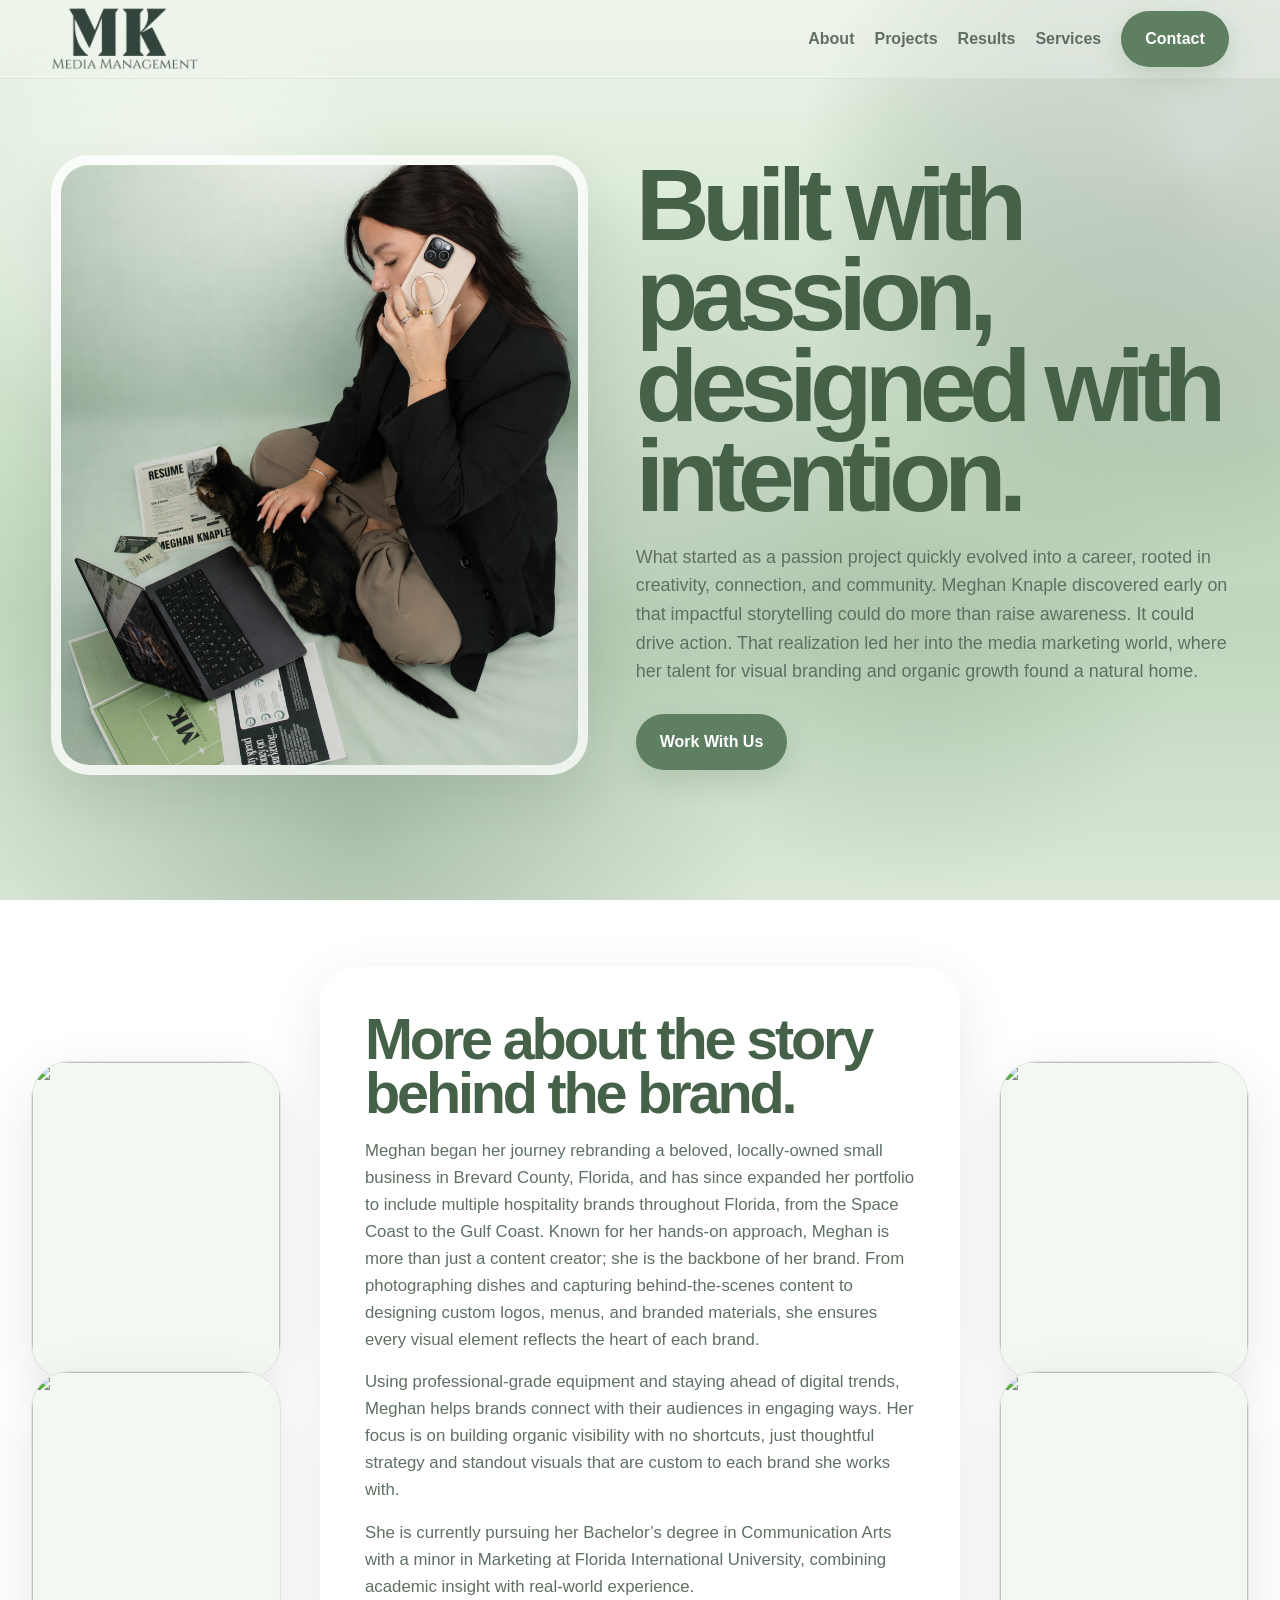
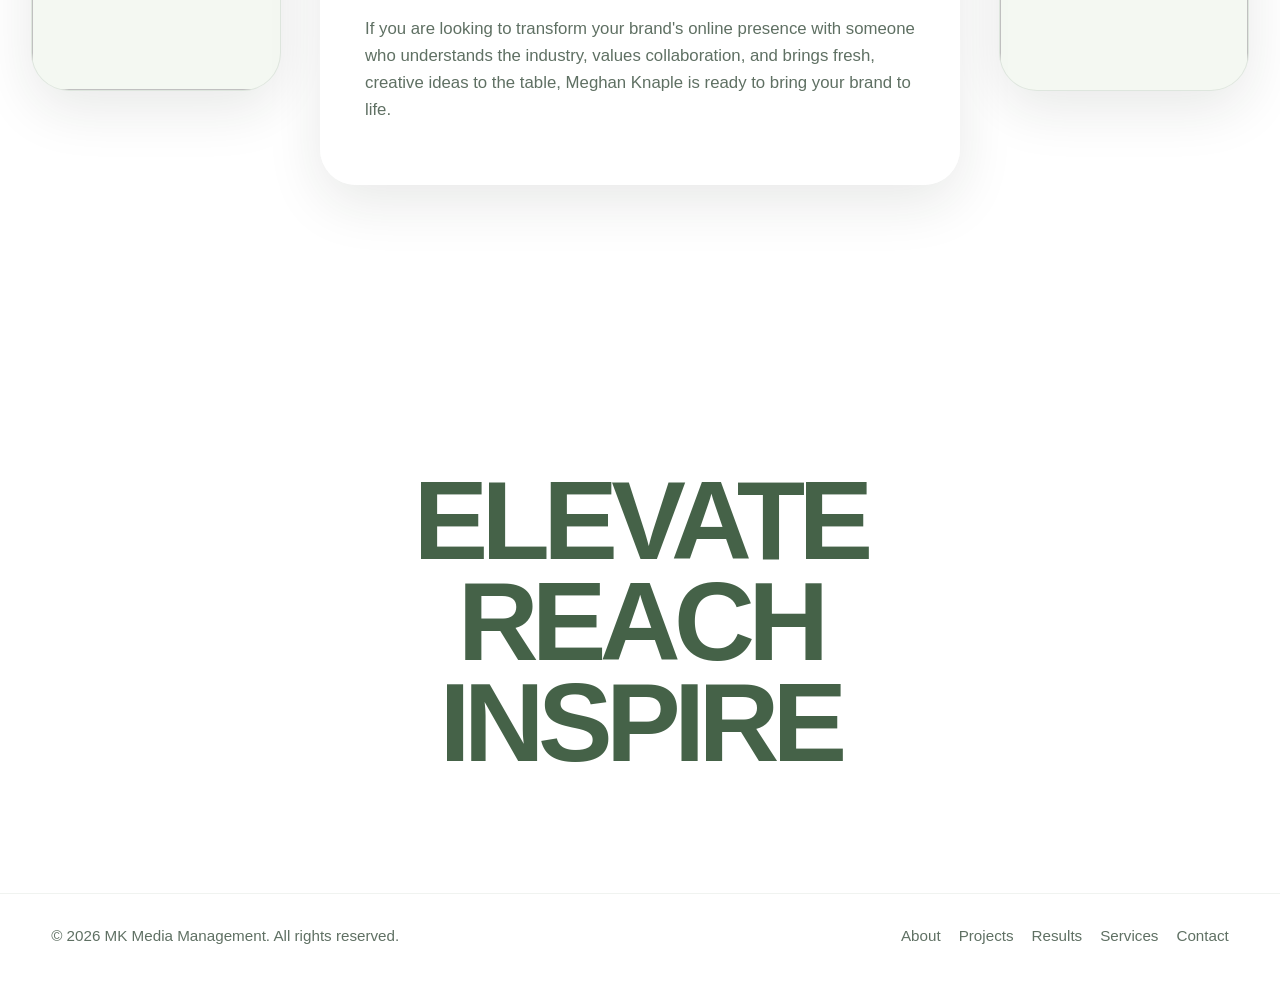
==== about.html @ 250b02cb "Add initial project files" ====
<!DOCTYPE html>
<html lang="en">
<head>
  <meta charset="UTF-8" />
  <meta name="viewport" content="width=device-width, initial-scale=1.0" />
  <title>About | MK Media Management</title>

  <style>
    /* ================================
       THEME VARIABLES
    ================================= */
    :root {
      --bg: #e3efe0;
      --bg2: #cfe2cb;
      --bg3: #d4e3d1;
      --text: #1f2a22;
      --muted: #5f7063;
      --green: #5f7f62;
      --green-dark: #456248;
      --line: rgba(69, 98, 72, 0.14);
      --shadow: 0 18px 55px rgba(25, 41, 29, 0.10);
      --max: 1200px;
    }

    /* ================================
       RESET + BASE STYLES
    ================================= */
    * {
      box-sizing: border-box;
      margin: 0;
      padding: 0;
    }

    html {
      scroll-behavior: smooth;
    }

    body {
      font-family: Arial, Helvetica, sans-serif;
      color: var(--text);
      background: transparent;
      overflow-x: hidden;
      line-height: 1.6;
    }

    a {
      color: inherit;
      text-decoration: none;
    }

    img {
      display: block;
      max-width: 100%;
    }

    .container {
      width: min(92%, var(--max));
      margin: 0 auto;
    }

    /* ================================
       BUTTONS
    ================================= */
    .btn {
      display: inline-flex;
      align-items: center;
      justify-content: center;
      border-radius: 999px;
      padding: 15px 24px;
      font-weight: 700;
      border: none;
      cursor: pointer;
      transition: background-color 0.25s ease,
                  color 0.25s ease,
                  transform 0.25s ease,
                  box-shadow 0.25s ease;
    }

    .btn-primary {
      background: var(--green);
      color: #ffffff;
      box-shadow: 0 10px 28px rgba(69, 98, 72, 0.18);
    }

    .btn-primary:hover {
      background: #ffffff;
      color: var(--green-dark);
      transform: scale(1.06);
      box-shadow: 0 12px 30px rgba(69, 98, 72, 0.16);
    }

    /* ================================
       ANIMATED BACKGROUND
    ================================= */
    .scroll-bg {
      position: fixed;
      inset: 0;
      z-index: -1;
      pointer-events: none;
      will-change: transform, filter;
      animation: backgroundDrift 22s ease-in-out infinite alternate;
      background:
        radial-gradient(circle at 14% 18%, rgba(255,255,255,0.72), transparent 18%),
        radial-gradient(circle at 82% 16%, rgba(255,255,255,0.52), transparent 22%),
        radial-gradient(circle at 52% 42%, rgba(255,255,255,0.26), transparent 28%),
        radial-gradient(circle at 78% 22%, rgba(47,79,54,0.42), transparent 28%),
        radial-gradient(circle at 28% 78%, rgba(95,127,98,0.36), transparent 32%),
        radial-gradient(circle at 72% 70%, rgba(122,156,126,0.28), transparent 24%),
        radial-gradient(circle at 50% 52%, rgba(62,95,68,0.18), transparent 36%),
        linear-gradient(to bottom, #edf6ea 0%, #d8e8d4 30%, #bfd5bc 68%, #dbe8d8 100%);
    }

    @keyframes backgroundDrift {
      0% {
        transform: scale(1);
        filter: saturate(1) brightness(1);
      }

      50% {
        transform: scale(1.03);
        filter: saturate(1.08) brightness(1.03);
      }

      100% {
        transform: scale(1.05);
        filter: saturate(1.12) brightness(1.05);
      }
    }

    /* ================================
       HEADER + NAVIGATION
    ================================= */
    header {
      position: sticky;
      top: 0;
      z-index: 1000;
      background: rgba(238, 244, 236, 0.42);
      backdrop-filter: blur(12px);
      border-bottom: 1px solid rgba(69, 98, 72, 0.08);
    }

    .nav {
      min-height: 78px;
      display: flex;
      justify-content: space-between;
      align-items: center;
      gap: 24px;
    }

    .logo {
      display: flex;
      align-items: center;
      text-decoration: none;
    }

    .logo img {
      height: 64px;
      width: auto;
      display: block;
      object-fit: contain;
      transition: transform 0.25s ease, opacity 0.25s ease;
    }

    .logo:hover img {
      transform: scale(1.03);
      opacity: 0.92;
    }

    .nav-links {
      display: flex;
      align-items: center;
      gap: 20px;
      flex-wrap: wrap;
    }

    .nav-links a {
      font-weight: 600;
      color: var(--muted);
      text-decoration: none;
    }

    .nav-links a:hover {
      color: var(--text);
      text-decoration: none;
    }

    .nav-links a.nav-contact-btn {
      background: var(--green);
      color: #ffffff !important;
      padding: 15px 24px;
      border-radius: 999px;
      box-shadow: 0 10px 28px rgba(69, 98, 72, 0.18);
      transition: background-color 0.25s ease,
                  color 0.25s ease,
                  transform 0.25s ease,
                  box-shadow 0.25s ease;
    }

    .nav-links a.nav-contact-btn:hover {
      background: #ffffff;
      color: var(--green-dark) !important;
      transform: scale(1.06);
      box-shadow: 0 12px 30px rgba(69, 98, 72, 0.16);
    }

    /* ================================
       HERO SECTION
    ================================= */
    .about-hero {
      min-height: 88vh;
      display: flex;
      align-items: center;
      position: relative;
      padding: 70px 0 90px;
      overflow: hidden;
    }

    .hero-grid {
      position: relative;
      z-index: 2;
      display: grid;
      grid-template-columns: 0.95fr 1.05fr;
      gap: 48px;
      align-items: center;
    }

    .portrait-card {
      border-radius: 38px;
      overflow: hidden;
      background: rgba(255,255,255,0.74);
      box-shadow: var(--shadow);
      padding: 10px;
      transform: rotate(-2deg);
    }

    .portrait-card img {
      width: 100%;
      height: 600px;
      object-fit: cover;
      border-radius: 28px;
      background: #dfeadb;
    }

    h1 {
      font-size: clamp(3.6rem, 8vw, 7rem);
      line-height: 0.88;
      letter-spacing: -0.075em;
      color: var(--green-dark);
      margin-bottom: 22px;
    }

    .about-copy {
      max-width: 720px;
      color: var(--muted);
      font-size: 1.12rem;
      margin-bottom: 28px;
    }

    /* ================================
       DETAIL STORY SECTION
    ================================= */
    .detail-section {
      padding: 80px 0 130px;
    }

    .centered-story-layout {
      position: relative;
      min-height: 850px;
      display: grid;
      place-items: center;
    }

    .detail-copy.centered {
      position: relative;
      z-index: 5;
      max-width: 640px;
      padding: 44px;
      border-radius: 36px;
      background: rgba(255,255,255,0.88);
      border: 1px solid rgba(255,255,255,0.5);
      box-shadow: var(--shadow);
    }

    .detail-copy.centered h2 {
      font-size: clamp(2.1rem, 4.5vw, 4rem);
      line-height: 0.94;
      letter-spacing: -0.055em;
      margin-bottom: 18px;
      color: var(--green-dark);
    }

    .detail-copy.centered p {
      color: var(--muted);
      font-size: 1.05rem;
      margin-bottom: 16px;
    }

    .story-img {
      position: absolute;
      display: grid;
      place-items: center;
      overflow: hidden;
      width: 250px;
      height: 320px;
      border-radius: 38px;
      background: #f4f8f2;
      border: 1px solid rgba(69,98,72,0.12);
      box-shadow: var(--shadow);
      color: var(--muted);
      font-weight: 700;
      z-index: 2;
    }

    .story-img img {
      width: 100%;
      height: 100%;
      object-fit: cover;
    }

    .story-img-1 {
      left: -20px;
      top: 110px;
    }

    .story-img-2 {
      right: -20px;
      top: 110px;
    }

    .story-img-3 {
      left: -20px;
      bottom: 110px;
    }

    .story-img-4 {
      right: -20px;
      bottom: 110px;
    }

    /* ================================
       MISSION STATEMENT
    ================================= */
    .mission-section {
      padding: 140px 0 120px;
      text-align: center;
      position: relative;
    }

    .mission-text {
      font-size: clamp(3.5rem, 9vw, 7rem);
      line-height: 0.9;
      letter-spacing: -0.06em;
      font-weight: 900;
    }

    .mission-text span {
      display: block;
      color: var(--green-dark);
      transition: transform 0.5s ease, opacity 0.5s ease;
    }

    .mission-text span:nth-child(1) {
      transform: translateY(40px);
      opacity: 0;
    }

    .mission-text span:nth-child(2) {
      transform: translateY(60px);
      opacity: 0;
    }

    .mission-text span:nth-child(3) {
      transform: translateY(80px);
      opacity: 0;
    }

    .mission-wrap.visible .mission-text span {
      transform: translateY(0);
      opacity: 1;
    }

    .mission-wrap.visible .mission-text span:nth-child(1) {
      transition-delay: 0.1s;
    }

    .mission-wrap.visible .mission-text span:nth-child(2) {
      transition-delay: 0.25s;
    }

    .mission-wrap.visible .mission-text span:nth-child(3) {
      transition-delay: 0.4s;
    }

    /* ================================
       FOOTER
    ================================= */
    footer {
      padding: 30px 0 50px;
      border-top: 1px solid rgba(69,98,72,0.08);
    }

    .footer-inner {
      display: flex;
      align-items: center;
      justify-content: space-between;
      gap: 16px;
      flex-wrap: wrap;
      color: var(--muted);
      font-size: 0.95rem;
    }

    .footer-links {
      display: flex;
      gap: 18px;
      flex-wrap: wrap;
    }

    .footer-links a:hover {
      color: var(--text);
    }

    /* ================================
       REVEAL ANIMATION
    ================================= */
    .reveal {
      opacity: 0;
      transform: translateY(55px);
      transition: opacity 0.8s ease, transform 0.8s ease;
    }

    .reveal.visible {
      opacity: 1;
      transform: translateY(0);
    }

    /* ================================
       RESPONSIVE STYLES
    ================================= */
    @media (max-width: 980px) {
      .hero-grid {
        grid-template-columns: 1fr;
      }

      .portrait-card img {
        height: 480px;
      }

      .centered-story-layout {
        min-height: auto;
        display: grid;
        gap: 20px;
      }

      .detail-copy.centered,
      .story-img {
        position: relative;
        left: auto;
        right: auto;
        top: auto;
        bottom: auto;
        width: 100%;
      }

      .story-img {
        height: 260px;
        border-radius: 32px;
      }
    }

    @media (max-width: 720px) {
      .nav {
        flex-direction: column;
        align-items: flex-start;
        padding: 14px 0;
      }

      .about-hero {
        min-height: auto;
        padding-top: 46px;
      }

      h1 {
        font-size: 3.6rem;
      }

      .detail-copy.centered {
        padding: 28px;
      }
    }
  </style>
</head>

<body>
  <div class="scroll-bg" id="scrollBg"></div>

  <!-- HEADER -->
  <header>
    <div class="container nav">
      <a href="index.html" class="logo">
        <img src="images/mk-logo.png" alt="MK Media Management Logo">
      </a>

      <nav class="nav-links">
        <a href="about.html">About</a>
        <a href="index.html#projects">Projects</a>
        <a href="index.html#stats">Results</a>
        <a href="index.html#services">Services</a>
        <a href="contact.html" class="nav-contact-btn">Contact</a>
      </nav>
    </div>
  </header>

  <!-- HERO -->
  <section class="about-hero">
    <div class="container hero-grid">
      <div class="portrait-card reveal">
        <img src="images/about-portrait.jpg" alt="Portrait of Meghan Knaple" />
      </div>

      <div class="reveal">
        <h1>
          Built with passion,<br>
          designed&nbsp;with intention.
        </h1>

        <p class="about-copy">
          What started as a passion project quickly evolved into a career, rooted in creativity, connection, and community. Meghan Knaple discovered early on that impactful storytelling could do more than raise awareness. It could drive action. That realization led her into the media marketing world, where her talent for visual branding and organic growth found a natural home.
        </p>

        <a href="contact.html" class="btn btn-primary">Work With Us</a>
      </div>
    </div>
  </section>

  <!-- DETAIL STORY -->
  <section class="detail-section">
    <div class="container centered-story-layout">
      <div class="story-img story-img-1 reveal">
        <img src="images/story-img-01.JPG" width="4000" height="6000" alt="" title="" />
      </div>

      <div class="story-img story-img-2 reveal">
        <img src="images/story-img-02.jpg" width="3639" height="5458" alt="" title="" />
      </div>

      <div class="detail-copy centered reveal">
        <h2>More about the story behind the brand.</h2>
        <p>
          Meghan began her journey rebranding a beloved, locally-owned small business in Brevard County, Florida, and has since expanded her portfolio to include multiple hospitality brands throughout Florida, from the Space Coast to the Gulf Coast. Known for her hands-on approach, Meghan is more than just a content creator; she is the backbone of her brand. From photographing dishes and capturing behind-the-scenes content to designing custom logos, menus, and branded materials, she ensures every visual element reflects the heart of each brand.
        </p>
        <p>
          Using professional-grade equipment and staying ahead of digital trends, Meghan helps brands connect with their audiences in engaging ways. Her focus is on building organic visibility with no shortcuts, just thoughtful strategy and standout visuals that are custom to each brand she works with.
        </p>
        <p>
          She is currently pursuing her Bachelor’s degree in Communication Arts with a minor in Marketing at Florida International University, combining academic insight with real-world experience.
        </p>
        <p>
          If you are looking to transform your brand's online presence with someone who understands the industry, values collaboration, and brings fresh, creative ideas to the table, Meghan Knaple is ready to bring your brand to life.
        </p>
      </div>

      <div class="story-img story-img-3 reveal">
        <img src="images/story-img-03.JPG" width="6000" height="4000" alt="" title="" />
      </div>

      <div class="story-img story-img-4 reveal">
        <img src="images/story-img-04.JPG" width="3490" height="5235" alt="" title="" />
      </div>
    </div>
  </section>

  <!-- MISSION STATEMENT -->
  <section class="mission-section">
    <div class="container mission-wrap reveal">
      <h2 class="mission-text">
        <span>ELEVATE</span>
        <span>REACH</span>
        <span>INSPIRE</span>
      </h2>
    </div>
  </section>

  <!-- FOOTER -->
  <footer>
    <div class="container footer-inner">
      <p>© 2026 MK Media Management. All rights reserved.</p>

      <div class="footer-links">
        <a href="about.html">About</a>
        <a href="index.html#projects">Projects</a>
        <a href="index.html#stats">Results</a>
        <a href="index.html#services">Services</a>
        <a href="contact.html">Contact</a>
      </div>
    </div>
  </footer>

  <script>
    const reveals = document.querySelectorAll(".reveal");
    const scrollBg = document.getElementById("scrollBg");

    function revealOnScroll() {
      const trigger = window.innerHeight * 0.88;

      reveals.forEach((item) => {
        const rect = item.getBoundingClientRect();

        if (rect.top < trigger) {
          item.classList.add("visible");
        }
      });
    }

    function animateBackground() {
      const y = window.scrollY;

      const x1 = 14 + Math.sin(y * 0.0022) * 10;
      const y1 = 18 + Math.cos(y * 0.0022) * 8;
      const x2 = 82 + Math.cos(y * 0.0017) * 12;
      const y2 = 16 + Math.sin(y * 0.0017) * 10;
      const x3 = 52 + Math.sin(y * 0.0012) * 8;
      const y3 = 42 + Math.cos(y * 0.0012) * 8;
      const x4 = 78 + Math.cos(y * 0.0015) * 14;
      const y4 = 22 + Math.sin(y * 0.0015) * 12;
      const x5 = 28 + Math.sin(y * 0.0014) * 16;
      const y5 = 78 + Math.cos(y * 0.0014) * 14;

      if (scrollBg) {
        scrollBg.style.background = `
          radial-gradient(circle at ${x1}% ${y1}%, rgba(255,255,255,0.72), transparent 18%),
          radial-gradient(circle at ${x2}% ${y2}%, rgba(255,255,255,0.52), transparent 22%),
          radial-gradient(circle at ${x3}% ${y3}%, rgba(255,255,255,0.26), transparent 28%),
          radial-gradient(circle at ${x4}% ${y4}%, rgba(47,79,54,0.42), transparent 28%),
          radial-gradient(circle at ${x5}% ${y5}%, rgba(95,127,98,0.36), transparent 32%),
          radial-gradient(circle at 72% 70%, rgba(122,156,126,0.28), transparent 24%),
          radial-gradient(circle at 50% 52%, rgba(62,95,68,0.18), transparent 36%),
          linear-gradient(to bottom, #edf6ea 0%, #d8e8d4 30%, #bfd5bc 68%, #dbe8d8 100%)
        `;
      }
    }

    function handleScroll() {
      revealOnScroll();
      animateBackground();
    }

    window.addEventListener("scroll", handleScroll);
    window.addEventListener("load", handleScroll);
  </script>
</body>
</html>
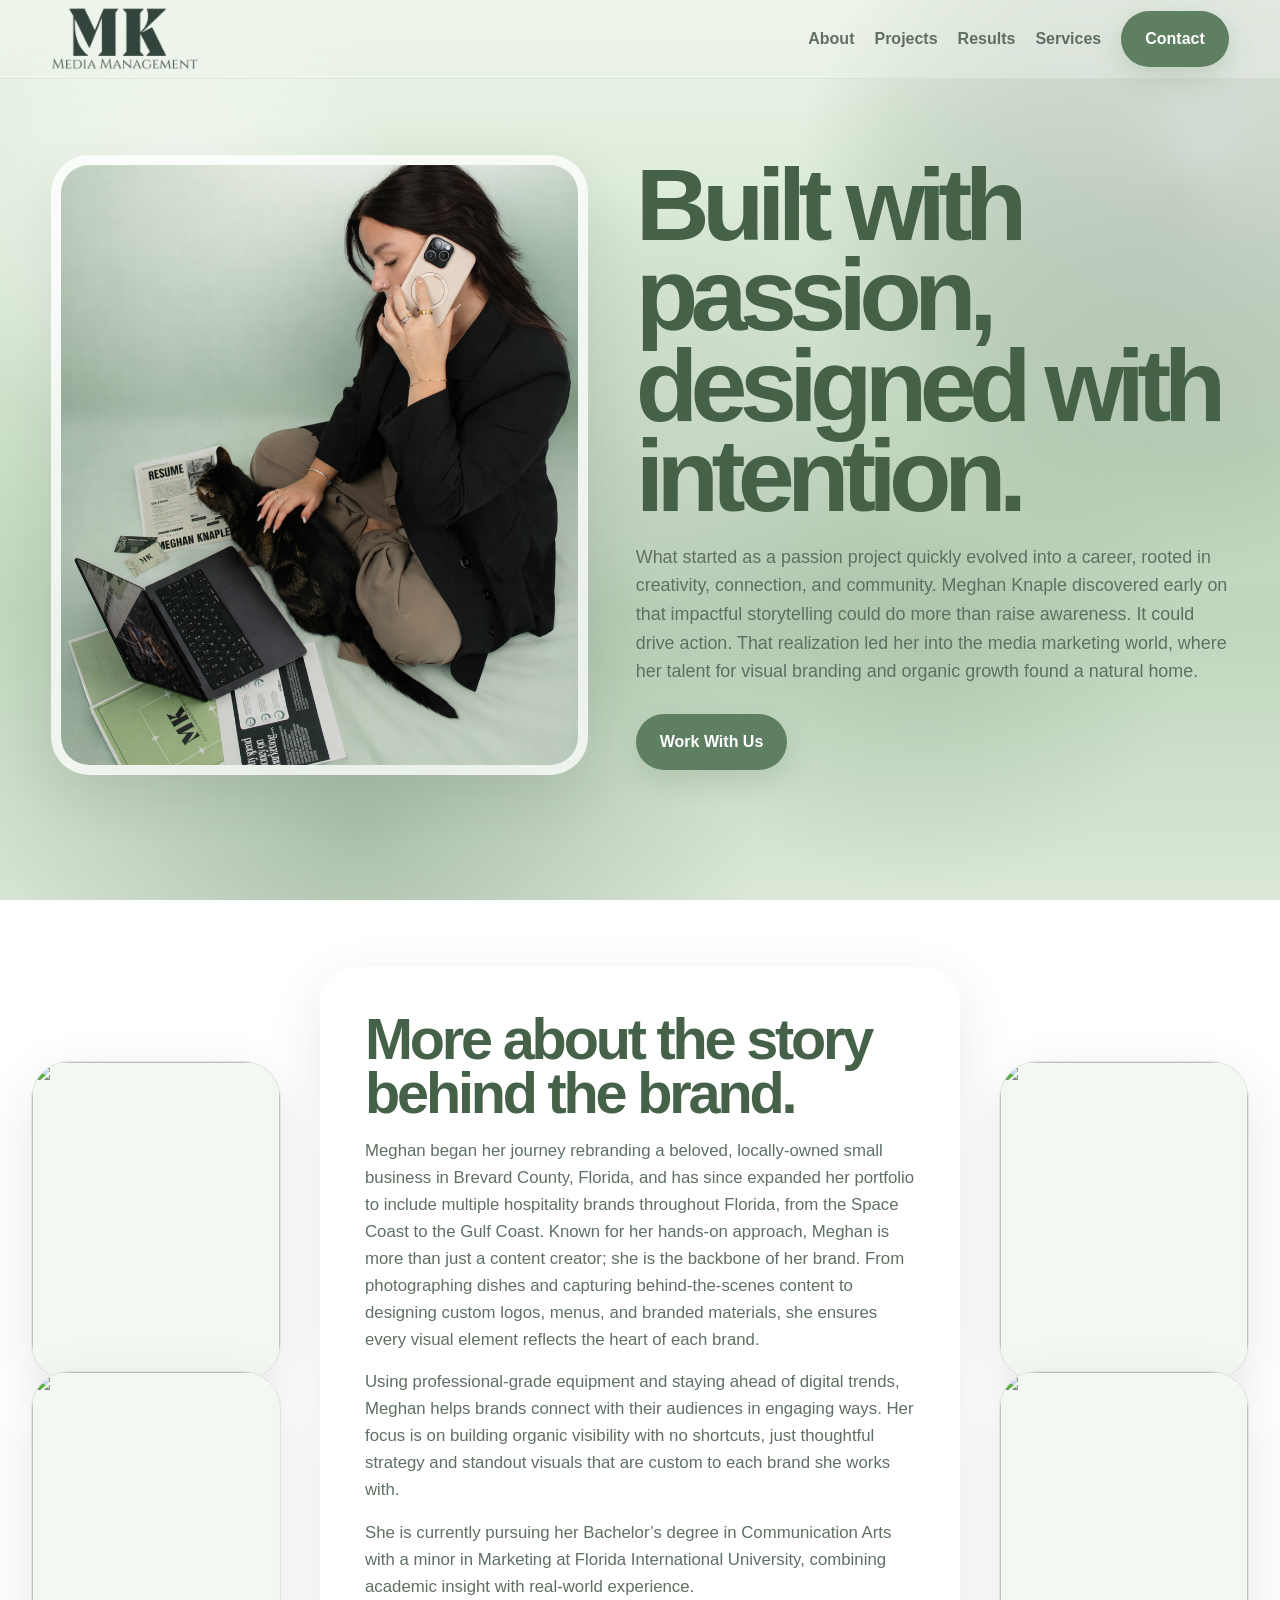
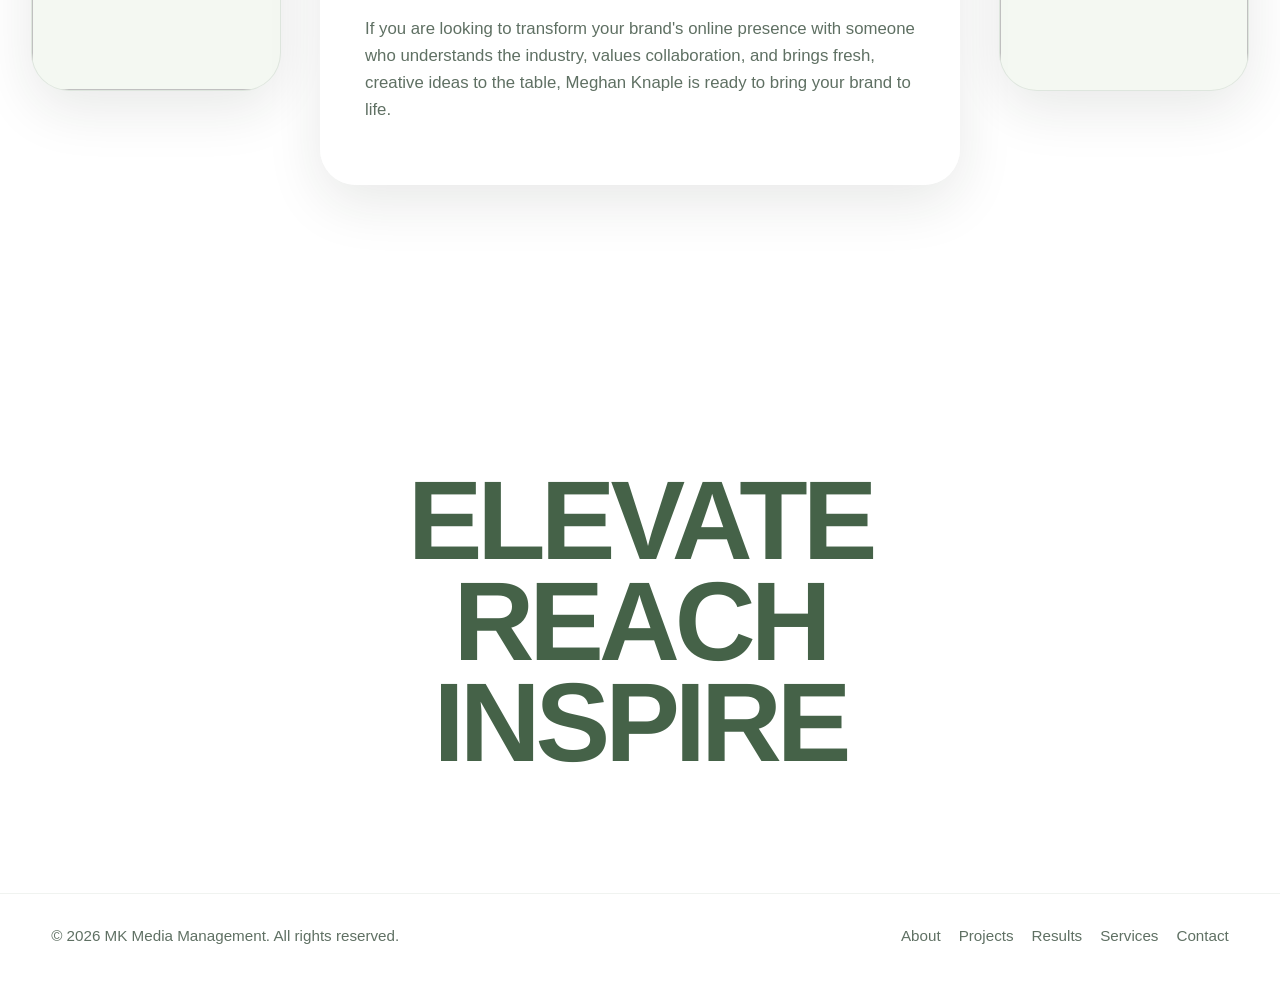
==== commit 0b4e14be: "Improve mobile version of site" ====
--- a/about.html
+++ b/about.html
@@ -1,5 +1,6 @@
 <!DOCTYPE html>
 <html lang="en">
+
 <head>
   <meta charset="UTF-8" />
   <meta name="viewport" content="width=device-width, initial-scale=1.0" />
@@ -53,6 +54,15 @@
       max-width: 100%;
     }
 
+    .decorative-background-type {
+      font-family: "Arial Black", Arial, Helvetica, sans-serif;
+      font-weight: 900;
+      letter-spacing: -0.045em;
+      text-transform: uppercase;
+      -webkit-font-smoothing: antialiased;
+      text-rendering: geometricPrecision;
+    }
+
     .container {
       width: min(92%, var(--max));
       margin: 0 auto;
@@ -71,9 +81,9 @@
       border: none;
       cursor: pointer;
       transition: background-color 0.25s ease,
-                  color 0.25s ease,
-                  transform 0.25s ease,
-                  box-shadow 0.25s ease;
+        color 0.25s ease,
+        transform 0.25s ease,
+        box-shadow 0.25s ease;
     }
 
     .btn-primary {
@@ -100,13 +110,13 @@
       will-change: transform, filter;
       animation: backgroundDrift 22s ease-in-out infinite alternate;
       background:
-        radial-gradient(circle at 14% 18%, rgba(255,255,255,0.72), transparent 18%),
-        radial-gradient(circle at 82% 16%, rgba(255,255,255,0.52), transparent 22%),
-        radial-gradient(circle at 52% 42%, rgba(255,255,255,0.26), transparent 28%),
-        radial-gradient(circle at 78% 22%, rgba(47,79,54,0.42), transparent 28%),
-        radial-gradient(circle at 28% 78%, rgba(95,127,98,0.36), transparent 32%),
-        radial-gradient(circle at 72% 70%, rgba(122,156,126,0.28), transparent 24%),
-        radial-gradient(circle at 50% 52%, rgba(62,95,68,0.18), transparent 36%),
+        radial-gradient(circle at 14% 18%, rgba(255, 255, 255, 0.72), transparent 18%),
+        radial-gradient(circle at 82% 16%, rgba(255, 255, 255, 0.52), transparent 22%),
+        radial-gradient(circle at 52% 42%, rgba(255, 255, 255, 0.26), transparent 28%),
+        radial-gradient(circle at 78% 22%, rgba(47, 79, 54, 0.42), transparent 28%),
+        radial-gradient(circle at 28% 78%, rgba(95, 127, 98, 0.36), transparent 32%),
+        radial-gradient(circle at 72% 70%, rgba(122, 156, 126, 0.28), transparent 24%),
+        radial-gradient(circle at 50% 52%, rgba(62, 95, 68, 0.18), transparent 36%),
         linear-gradient(to bottom, #edf6ea 0%, #d8e8d4 30%, #bfd5bc 68%, #dbe8d8 100%);
     }
 
@@ -173,6 +183,13 @@
       flex-wrap: wrap;
     }
 
+    .nav-page-links {
+      display: flex;
+      align-items: center;
+      gap: 20px;
+      flex-wrap: wrap;
+    }
+
     .nav-links a {
       font-weight: 600;
       color: var(--muted);
@@ -191,9 +208,9 @@
       border-radius: 999px;
       box-shadow: 0 10px 28px rgba(69, 98, 72, 0.18);
       transition: background-color 0.25s ease,
-                  color 0.25s ease,
-                  transform 0.25s ease,
-                  box-shadow 0.25s ease;
+        color 0.25s ease,
+        transform 0.25s ease,
+        box-shadow 0.25s ease;
     }
 
     .nav-links a.nav-contact-btn:hover {
@@ -227,7 +244,7 @@
     .portrait-card {
       border-radius: 38px;
       overflow: hidden;
-      background: rgba(255,255,255,0.74);
+      background: rgba(255, 255, 255, 0.74);
       box-shadow: var(--shadow);
       padding: 10px;
       transform: rotate(-2deg);
@@ -276,8 +293,8 @@
       max-width: 640px;
       padding: 44px;
       border-radius: 36px;
-      background: rgba(255,255,255,0.88);
-      border: 1px solid rgba(255,255,255,0.5);
+      background: rgba(255, 255, 255, 0.88);
+      border: 1px solid rgba(255, 255, 255, 0.5);
       box-shadow: var(--shadow);
     }
 
@@ -304,7 +321,7 @@
       height: 320px;
       border-radius: 38px;
       background: #f4f8f2;
-      border: 1px solid rgba(69,98,72,0.12);
+      border: 1px solid rgba(69, 98, 72, 0.12);
       box-shadow: var(--shadow);
       color: var(--muted);
       font-weight: 700;
@@ -349,8 +366,6 @@
     .mission-text {
       font-size: clamp(3.5rem, 9vw, 7rem);
       line-height: 0.9;
-      letter-spacing: -0.06em;
-      font-weight: 900;
     }
 
     .mission-text span {
@@ -396,7 +411,7 @@
     ================================= */
     footer {
       padding: 30px 0 50px;
-      border-top: 1px solid rgba(69,98,72,0.08);
+      border-top: 1px solid rgba(69, 98, 72, 0.08);
     }
 
     .footer-inner {
@@ -487,6 +502,118 @@
         padding: 28px;
       }
     }
+
+    @media (max-width: 760px) {
+      .nav {
+        min-height: 0;
+        display: grid;
+        grid-template-columns: minmax(0, 1fr) auto;
+        grid-template-areas:
+          "logo contact"
+          "links links";
+        align-items: center;
+        gap: 8px 12px;
+        padding: 10px 0 11px;
+      }
+
+      .logo {
+        grid-area: logo;
+        min-width: 0;
+        width: clamp(175px, 44vw, 190px);
+        justify-self: start;
+      }
+
+      .logo img {
+        width: 100%;
+        height: auto;
+        max-width: 100%;
+      }
+
+      .nav-links {
+        display: contents;
+      }
+
+      .nav-page-links {
+        grid-area: links;
+        width: 100%;
+        display: flex;
+        justify-content: space-between;
+        align-items: center;
+        gap: clamp(8px, 2vw, 14px);
+      }
+
+      .nav-page-links a {
+        font-size: clamp(0.78rem, 3.1vw, 0.92rem);
+        white-space: nowrap;
+      }
+
+      .nav-links a.nav-contact-btn {
+        grid-area: contact;
+        height: 46px;
+        min-height: 0;
+        padding: 0 20px;
+        display: inline-flex;
+        align-items: center;
+        justify-content: center;
+        font-size: 0.9rem;
+        white-space: nowrap;
+      }
+
+      .detail-section {
+        padding: 64px 0 44px;
+      }
+
+      .centered-story-layout {
+        display: grid;
+        grid-template-columns: repeat(2, minmax(0, 1fr));
+        gap: 12px;
+        align-items: stretch;
+      }
+
+      .detail-copy.centered {
+        order: 1;
+        grid-column: 1 / -1;
+        padding: 28px;
+        margin-bottom: 24px;
+      }
+
+      .story-img {
+        position: relative;
+        display: block;
+        width: 100%;
+        height: auto;
+        aspect-ratio: 4 / 5;
+        padding: 0;
+        border-radius: 24px;
+        line-height: 0;
+      }
+
+      .story-img-1,
+      .story-img-2,
+      .story-img-3,
+      .story-img-4 {
+        order: 2;
+      }
+
+      .story-img img {
+        position: absolute;
+        inset: 0;
+        display: block;
+        width: 100%;
+        height: 100%;
+        object-fit: cover;
+        object-position: center;
+      }
+
+      .mission-section {
+        padding: 72px 0 78px;
+      }
+
+      .mission-text {
+        font-size: clamp(3.5rem, 15vw, 6rem);
+        line-height: 0.88;
+      }
+    }
   </style>
 </head>
 
@@ -501,10 +628,12 @@
       </a>
 
       <nav class="nav-links">
-        <a href="about.html">About</a>
-        <a href="index.html#projects">Projects</a>
-        <a href="index.html#stats">Results</a>
-        <a href="index.html#services">Services</a>
+        <div class="nav-page-links">
+          <a href="about.html">About</a>
+          <a href="index.html#projects">Projects</a>
+          <a href="index.html#stats">Results</a>
+          <a href="index.html#services">Services</a>
+        </div>
         <a href="contact.html" class="nav-contact-btn">Contact</a>
       </nav>
     </div>
@@ -524,7 +653,10 @@
         </h1>
 
         <p class="about-copy">
-          What started as a passion project quickly evolved into a career, rooted in creativity, connection, and community. Meghan Knaple discovered early on that impactful storytelling could do more than raise awareness. It could drive action. That realization led her into the media marketing world, where her talent for visual branding and organic growth found a natural home.
+          What started as a passion project quickly evolved into a career, rooted in creativity, connection, and
+          community. Meghan Knaple discovered early on that impactful storytelling could do more than raise awareness.
+          It could drive action. That realization led her into the media marketing world, where her talent for visual
+          branding and organic growth found a natural home.
         </p>
 
         <a href="contact.html" class="btn btn-primary">Work With Us</a>
@@ -546,16 +678,25 @@
       <div class="detail-copy centered reveal">
         <h2>More about the story behind the brand.</h2>
         <p>
-          Meghan began her journey rebranding a beloved, locally-owned small business in Brevard County, Florida, and has since expanded her portfolio to include multiple hospitality brands throughout Florida, from the Space Coast to the Gulf Coast. Known for her hands-on approach, Meghan is more than just a content creator; she is the backbone of her brand. From photographing dishes and capturing behind-the-scenes content to designing custom logos, menus, and branded materials, she ensures every visual element reflects the heart of each brand.
+          Meghan began her journey rebranding a beloved, locally-owned small business in Brevard County, Florida, and
+          has since expanded her portfolio to include multiple hospitality brands throughout Florida, from the Space
+          Coast to the Gulf Coast. Known for her hands-on approach, Meghan is more than just a content creator; she is
+          the backbone of her brand. From photographing dishes and capturing behind-the-scenes content to designing
+          custom logos, menus, and branded materials, she ensures every visual element reflects the heart of each brand.
         </p>
         <p>
-          Using professional-grade equipment and staying ahead of digital trends, Meghan helps brands connect with their audiences in engaging ways. Her focus is on building organic visibility with no shortcuts, just thoughtful strategy and standout visuals that are custom to each brand she works with.
+          Using professional-grade equipment and staying ahead of digital trends, Meghan helps brands connect with their
+          audiences in engaging ways. Her focus is on building organic visibility with no shortcuts, just thoughtful
+          strategy and standout visuals that are custom to each brand she works with.
         </p>
         <p>
-          She is currently pursuing her Bachelor’s degree in Communication Arts with a minor in Marketing at Florida International University, combining academic insight with real-world experience.
+          She is currently pursuing her Bachelor’s degree in Communication Arts with a minor in Marketing at Florida
+          International University, combining academic insight with real-world experience.
         </p>
         <p>
-          If you are looking to transform your brand's online presence with someone who understands the industry, values collaboration, and brings fresh, creative ideas to the table, Meghan Knaple is ready to bring your brand to life.
+          If you are looking to transform your brand's online presence with someone who understands the industry, values
+          collaboration, and brings fresh, creative ideas to the table, Meghan Knaple is ready to bring your brand to
+          life.
         </p>
       </div>
 
@@ -572,7 +713,7 @@
   <!-- MISSION STATEMENT -->
   <section class="mission-section">
     <div class="container mission-wrap reveal">
-      <h2 class="mission-text">
+      <h2 class="mission-text decorative-background-type">
         <span>ELEVATE</span>
         <span>REACH</span>
         <span>INSPIRE</span>
@@ -648,4 +789,5 @@
     window.addEventListener("load", handleScroll);
   </script>
 </body>
+
 </html>
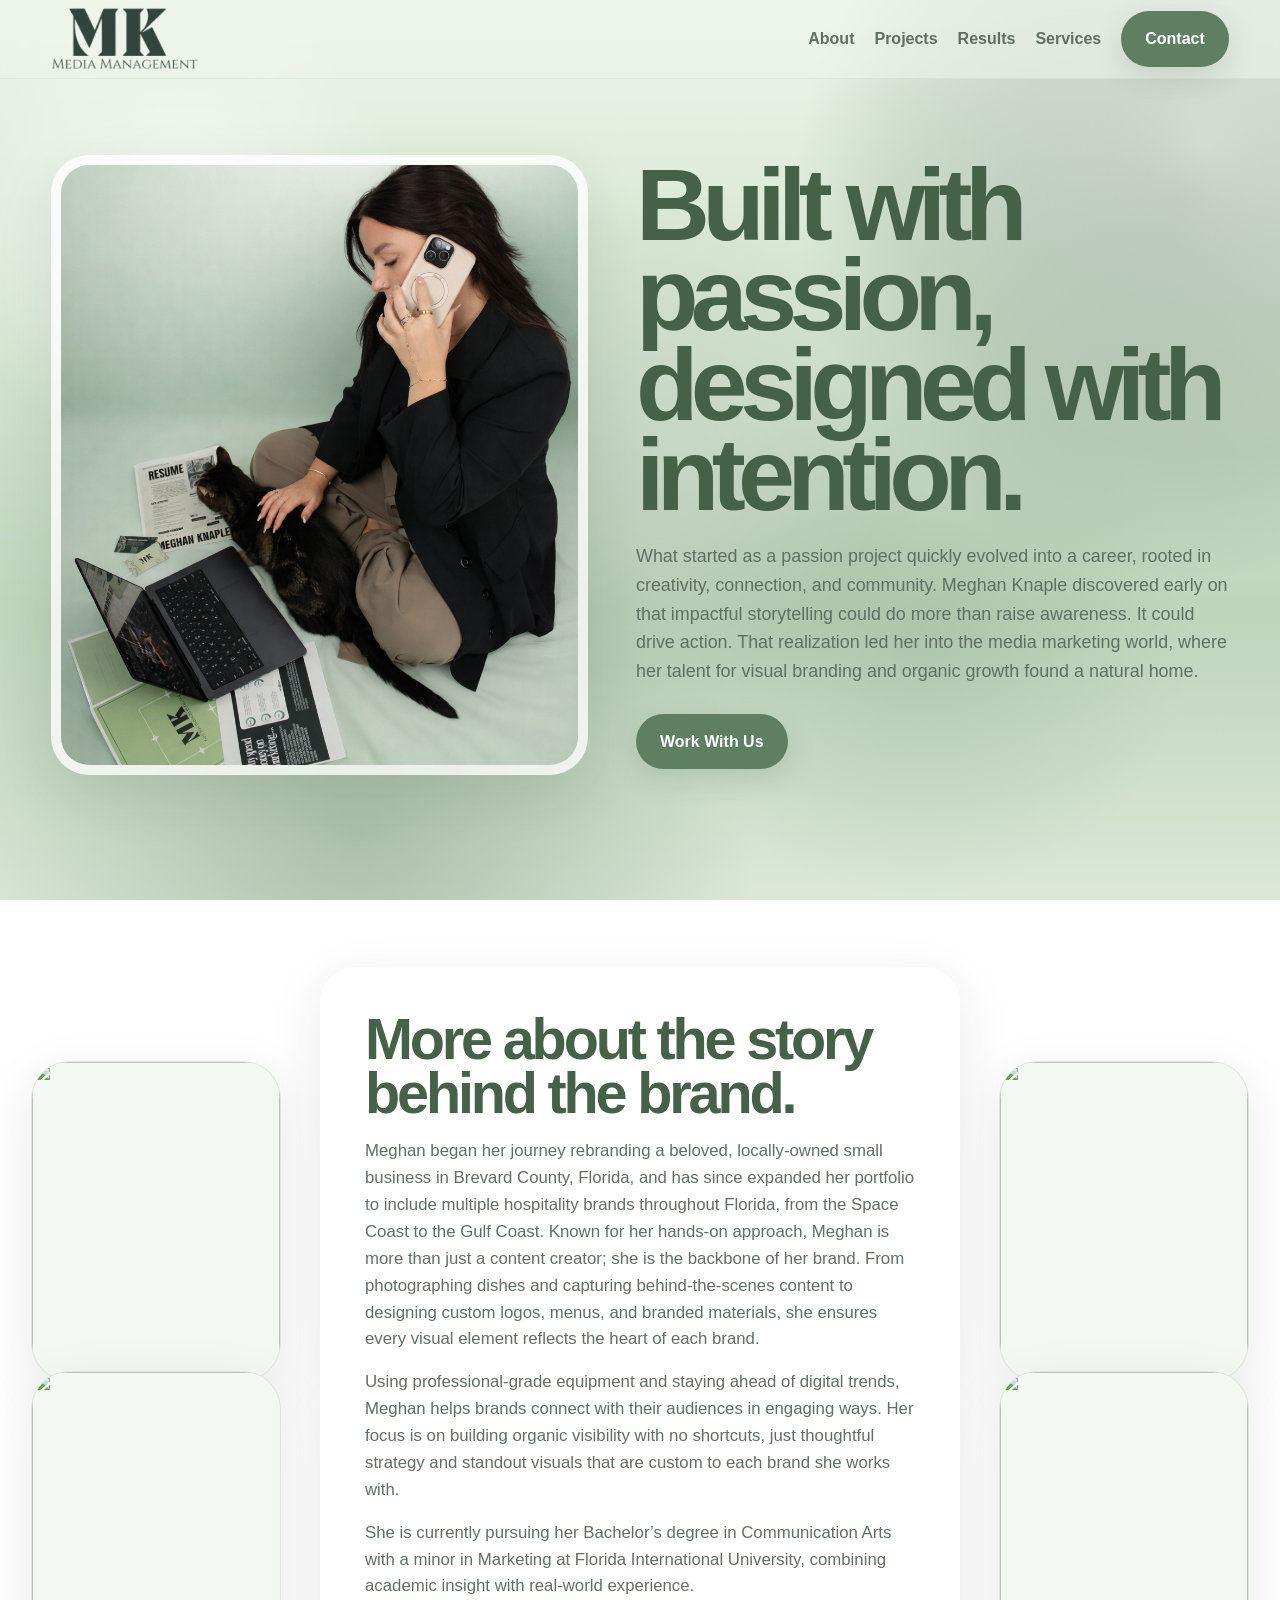
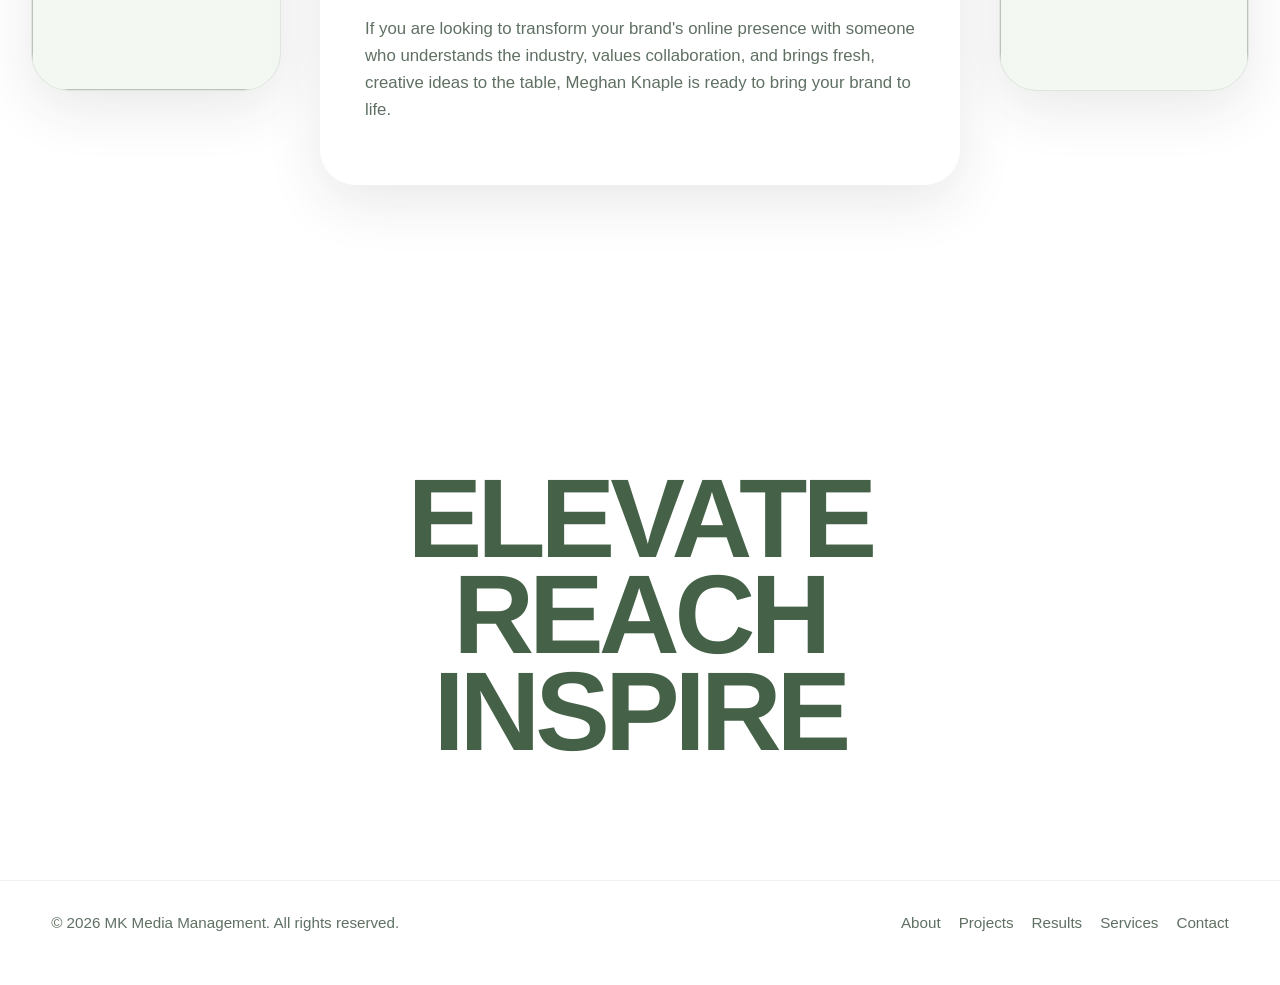
==== commit 1bbea96c: "Refactor code to separate HTML, CSS, and JavaScript" ====
--- a/about.html
+++ b/about.html
@@ -5,616 +5,7 @@
   <meta charset="UTF-8" />
   <meta name="viewport" content="width=device-width, initial-scale=1.0" />
   <title>About | MK Media Management</title>
-
-  <style>
-    /* ================================
-       THEME VARIABLES
-    ================================= */
-    :root {
-      --bg: #e3efe0;
-      --bg2: #cfe2cb;
-      --bg3: #d4e3d1;
-      --text: #1f2a22;
-      --muted: #5f7063;
-      --green: #5f7f62;
-      --green-dark: #456248;
-      --line: rgba(69, 98, 72, 0.14);
-      --shadow: 0 18px 55px rgba(25, 41, 29, 0.10);
-      --max: 1200px;
-    }
-
-    /* ================================
-       RESET + BASE STYLES
-    ================================= */
-    * {
-      box-sizing: border-box;
-      margin: 0;
-      padding: 0;
-    }
-
-    html {
-      scroll-behavior: smooth;
-    }
-
-    body {
-      font-family: Arial, Helvetica, sans-serif;
-      color: var(--text);
-      background: transparent;
-      overflow-x: hidden;
-      line-height: 1.6;
-    }
-
-    a {
-      color: inherit;
-      text-decoration: none;
-    }
-
-    img {
-      display: block;
-      max-width: 100%;
-    }
-
-    .decorative-background-type {
-      font-family: "Arial Black", Arial, Helvetica, sans-serif;
-      font-weight: 900;
-      letter-spacing: -0.045em;
-      text-transform: uppercase;
-      -webkit-font-smoothing: antialiased;
-      text-rendering: geometricPrecision;
-    }
-
-    .container {
-      width: min(92%, var(--max));
-      margin: 0 auto;
-    }
-
-    /* ================================
-       BUTTONS
-    ================================= */
-    .btn {
-      display: inline-flex;
-      align-items: center;
-      justify-content: center;
-      border-radius: 999px;
-      padding: 15px 24px;
-      font-weight: 700;
-      border: none;
-      cursor: pointer;
-      transition: background-color 0.25s ease,
-        color 0.25s ease,
-        transform 0.25s ease,
-        box-shadow 0.25s ease;
-    }
-
-    .btn-primary {
-      background: var(--green);
-      color: #ffffff;
-      box-shadow: 0 10px 28px rgba(69, 98, 72, 0.18);
-    }
-
-    .btn-primary:hover {
-      background: #ffffff;
-      color: var(--green-dark);
-      transform: scale(1.06);
-      box-shadow: 0 12px 30px rgba(69, 98, 72, 0.16);
-    }
-
-    /* ================================
-       ANIMATED BACKGROUND
-    ================================= */
-    .scroll-bg {
-      position: fixed;
-      inset: 0;
-      z-index: -1;
-      pointer-events: none;
-      will-change: transform, filter;
-      animation: backgroundDrift 22s ease-in-out infinite alternate;
-      background:
-        radial-gradient(circle at 14% 18%, rgba(255, 255, 255, 0.72), transparent 18%),
-        radial-gradient(circle at 82% 16%, rgba(255, 255, 255, 0.52), transparent 22%),
-        radial-gradient(circle at 52% 42%, rgba(255, 255, 255, 0.26), transparent 28%),
-        radial-gradient(circle at 78% 22%, rgba(47, 79, 54, 0.42), transparent 28%),
-        radial-gradient(circle at 28% 78%, rgba(95, 127, 98, 0.36), transparent 32%),
-        radial-gradient(circle at 72% 70%, rgba(122, 156, 126, 0.28), transparent 24%),
-        radial-gradient(circle at 50% 52%, rgba(62, 95, 68, 0.18), transparent 36%),
-        linear-gradient(to bottom, #edf6ea 0%, #d8e8d4 30%, #bfd5bc 68%, #dbe8d8 100%);
-    }
-
-    @keyframes backgroundDrift {
-      0% {
-        transform: scale(1);
-        filter: saturate(1) brightness(1);
-      }
-
-      50% {
-        transform: scale(1.03);
-        filter: saturate(1.08) brightness(1.03);
-      }
-
-      100% {
-        transform: scale(1.05);
-        filter: saturate(1.12) brightness(1.05);
-      }
-    }
-
-    /* ================================
-       HEADER + NAVIGATION
-    ================================= */
-    header {
-      position: sticky;
-      top: 0;
-      z-index: 1000;
-      background: rgba(238, 244, 236, 0.42);
-      backdrop-filter: blur(12px);
-      border-bottom: 1px solid rgba(69, 98, 72, 0.08);
-    }
-
-    .nav {
-      min-height: 78px;
-      display: flex;
-      justify-content: space-between;
-      align-items: center;
-      gap: 24px;
-    }
-
-    .logo {
-      display: flex;
-      align-items: center;
-      text-decoration: none;
-    }
-
-    .logo img {
-      height: 64px;
-      width: auto;
-      display: block;
-      object-fit: contain;
-      transition: transform 0.25s ease, opacity 0.25s ease;
-    }
-
-    .logo:hover img {
-      transform: scale(1.03);
-      opacity: 0.92;
-    }
-
-    .nav-links {
-      display: flex;
-      align-items: center;
-      gap: 20px;
-      flex-wrap: wrap;
-    }
-
-    .nav-page-links {
-      display: flex;
-      align-items: center;
-      gap: 20px;
-      flex-wrap: wrap;
-    }
-
-    .nav-links a {
-      font-weight: 600;
-      color: var(--muted);
-      text-decoration: none;
-    }
-
-    .nav-links a:hover {
-      color: var(--text);
-      text-decoration: none;
-    }
-
-    .nav-links a.nav-contact-btn {
-      background: var(--green);
-      color: #ffffff !important;
-      padding: 15px 24px;
-      border-radius: 999px;
-      box-shadow: 0 10px 28px rgba(69, 98, 72, 0.18);
-      transition: background-color 0.25s ease,
-        color 0.25s ease,
-        transform 0.25s ease,
-        box-shadow 0.25s ease;
-    }
-
-    .nav-links a.nav-contact-btn:hover {
-      background: #ffffff;
-      color: var(--green-dark) !important;
-      transform: scale(1.06);
-      box-shadow: 0 12px 30px rgba(69, 98, 72, 0.16);
-    }
-
-    /* ================================
-       HERO SECTION
-    ================================= */
-    .about-hero {
-      min-height: 88vh;
-      display: flex;
-      align-items: center;
-      position: relative;
-      padding: 70px 0 90px;
-      overflow: hidden;
-    }
-
-    .hero-grid {
-      position: relative;
-      z-index: 2;
-      display: grid;
-      grid-template-columns: 0.95fr 1.05fr;
-      gap: 48px;
-      align-items: center;
-    }
-
-    .portrait-card {
-      border-radius: 38px;
-      overflow: hidden;
-      background: rgba(255, 255, 255, 0.74);
-      box-shadow: var(--shadow);
-      padding: 10px;
-      transform: rotate(-2deg);
-    }
-
-    .portrait-card img {
-      width: 100%;
-      height: 600px;
-      object-fit: cover;
-      border-radius: 28px;
-      background: #dfeadb;
-    }
-
-    h1 {
-      font-size: clamp(3.6rem, 8vw, 7rem);
-      line-height: 0.88;
-      letter-spacing: -0.075em;
-      color: var(--green-dark);
-      margin-bottom: 22px;
-    }
-
-    .about-copy {
-      max-width: 720px;
-      color: var(--muted);
-      font-size: 1.12rem;
-      margin-bottom: 28px;
-    }
-
-    /* ================================
-       DETAIL STORY SECTION
-    ================================= */
-    .detail-section {
-      padding: 80px 0 130px;
-    }
-
-    .centered-story-layout {
-      position: relative;
-      min-height: 850px;
-      display: grid;
-      place-items: center;
-    }
-
-    .detail-copy.centered {
-      position: relative;
-      z-index: 5;
-      max-width: 640px;
-      padding: 44px;
-      border-radius: 36px;
-      background: rgba(255, 255, 255, 0.88);
-      border: 1px solid rgba(255, 255, 255, 0.5);
-      box-shadow: var(--shadow);
-    }
-
-    .detail-copy.centered h2 {
-      font-size: clamp(2.1rem, 4.5vw, 4rem);
-      line-height: 0.94;
-      letter-spacing: -0.055em;
-      margin-bottom: 18px;
-      color: var(--green-dark);
-    }
-
-    .detail-copy.centered p {
-      color: var(--muted);
-      font-size: 1.05rem;
-      margin-bottom: 16px;
-    }
-
-    .story-img {
-      position: absolute;
-      display: grid;
-      place-items: center;
-      overflow: hidden;
-      width: 250px;
-      height: 320px;
-      border-radius: 38px;
-      background: #f4f8f2;
-      border: 1px solid rgba(69, 98, 72, 0.12);
-      box-shadow: var(--shadow);
-      color: var(--muted);
-      font-weight: 700;
-      z-index: 2;
-    }
-
-    .story-img img {
-      width: 100%;
-      height: 100%;
-      object-fit: cover;
-    }
-
-    .story-img-1 {
-      left: -20px;
-      top: 110px;
-    }
-
-    .story-img-2 {
-      right: -20px;
-      top: 110px;
-    }
-
-    .story-img-3 {
-      left: -20px;
-      bottom: 110px;
-    }
-
-    .story-img-4 {
-      right: -20px;
-      bottom: 110px;
-    }
-
-    /* ================================
-       MISSION STATEMENT
-    ================================= */
-    .mission-section {
-      padding: 140px 0 120px;
-      text-align: center;
-      position: relative;
-    }
-
-    .mission-text {
-      font-size: clamp(3.5rem, 9vw, 7rem);
-      line-height: 0.9;
-    }
-
-    .mission-text span {
-      display: block;
-      color: var(--green-dark);
-      transition: transform 0.5s ease, opacity 0.5s ease;
-    }
-
-    .mission-text span:nth-child(1) {
-      transform: translateY(40px);
-      opacity: 0;
-    }
-
-    .mission-text span:nth-child(2) {
-      transform: translateY(60px);
-      opacity: 0;
-    }
-
-    .mission-text span:nth-child(3) {
-      transform: translateY(80px);
-      opacity: 0;
-    }
-
-    .mission-wrap.visible .mission-text span {
-      transform: translateY(0);
-      opacity: 1;
-    }
-
-    .mission-wrap.visible .mission-text span:nth-child(1) {
-      transition-delay: 0.1s;
-    }
-
-    .mission-wrap.visible .mission-text span:nth-child(2) {
-      transition-delay: 0.25s;
-    }
-
-    .mission-wrap.visible .mission-text span:nth-child(3) {
-      transition-delay: 0.4s;
-    }
-
-    /* ================================
-       FOOTER
-    ================================= */
-    footer {
-      padding: 30px 0 50px;
-      border-top: 1px solid rgba(69, 98, 72, 0.08);
-    }
-
-    .footer-inner {
-      display: flex;
-      align-items: center;
-      justify-content: space-between;
-      gap: 16px;
-      flex-wrap: wrap;
-      color: var(--muted);
-      font-size: 0.95rem;
-    }
-
-    .footer-links {
-      display: flex;
-      gap: 18px;
-      flex-wrap: wrap;
-    }
-
-    .footer-links a:hover {
-      color: var(--text);
-    }
-
-    /* ================================
-       REVEAL ANIMATION
-    ================================= */
-    .reveal {
-      opacity: 0;
-      transform: translateY(55px);
-      transition: opacity 0.8s ease, transform 0.8s ease;
-    }
-
-    .reveal.visible {
-      opacity: 1;
-      transform: translateY(0);
-    }
-
-    /* ================================
-       RESPONSIVE STYLES
-    ================================= */
-    @media (max-width: 980px) {
-      .hero-grid {
-        grid-template-columns: 1fr;
-      }
-
-      .portrait-card img {
-        height: 480px;
-      }
-
-      .centered-story-layout {
-        min-height: auto;
-        display: grid;
-        gap: 20px;
-      }
-
-      .detail-copy.centered,
-      .story-img {
-        position: relative;
-        left: auto;
-        right: auto;
-        top: auto;
-        bottom: auto;
-        width: 100%;
-      }
-
-      .story-img {
-        height: 260px;
-        border-radius: 32px;
-      }
-    }
-
-    @media (max-width: 720px) {
-      .nav {
-        flex-direction: column;
-        align-items: flex-start;
-        padding: 14px 0;
-      }
-
-      .about-hero {
-        min-height: auto;
-        padding-top: 46px;
-      }
-
-      h1 {
-        font-size: 3.6rem;
-      }
-
-      .detail-copy.centered {
-        padding: 28px;
-      }
-    }
-
-    @media (max-width: 760px) {
-      .nav {
-        min-height: 0;
-        display: grid;
-        grid-template-columns: minmax(0, 1fr) auto;
-        grid-template-areas:
-          "logo contact"
-          "links links";
-        align-items: center;
-        gap: 8px 12px;
-        padding: 10px 0 11px;
-      }
-
-      .logo {
-        grid-area: logo;
-        min-width: 0;
-        width: clamp(175px, 44vw, 190px);
-        justify-self: start;
-      }
-
-      .logo img {
-        width: 100%;
-        height: auto;
-        max-width: 100%;
-      }
-
-      .nav-links {
-        display: contents;
-      }
-
-      .nav-page-links {
-        grid-area: links;
-        width: 100%;
-        display: flex;
-        justify-content: space-between;
-        align-items: center;
-        gap: clamp(8px, 2vw, 14px);
-      }
-
-      .nav-page-links a {
-        font-size: clamp(0.78rem, 3.1vw, 0.92rem);
-        white-space: nowrap;
-      }
-
-      .nav-links a.nav-contact-btn {
-        grid-area: contact;
-        height: 46px;
-        min-height: 0;
-        padding: 0 20px;
-        display: inline-flex;
-        align-items: center;
-        justify-content: center;
-        font-size: 0.9rem;
-        white-space: nowrap;
-      }
-
-      .detail-section {
-        padding: 64px 0 44px;
-      }
-
-      .centered-story-layout {
-        display: grid;
-        grid-template-columns: repeat(2, minmax(0, 1fr));
-        gap: 12px;
-        align-items: stretch;
-      }
-
-      .detail-copy.centered {
-        order: 1;
-        grid-column: 1 / -1;
-        padding: 28px;
-        margin-bottom: 24px;
-      }
-
-      .story-img {
-        position: relative;
-        display: block;
-        width: 100%;
-        height: auto;
-        aspect-ratio: 4 / 5;
-        padding: 0;
-        border-radius: 24px;
-        line-height: 0;
-      }
-
-      .story-img-1,
-      .story-img-2,
-      .story-img-3,
-      .story-img-4 {
-        order: 2;
-      }
-
-      .story-img img {
-        position: absolute;
-        inset: 0;
-        display: block;
-        width: 100%;
-        height: 100%;
-        object-fit: cover;
-        object-position: center;
-      }
-
-      .mission-section {
-        padding: 72px 0 78px;
-      }
-
-      .mission-text {
-        font-size: clamp(3.5rem, 15vw, 6rem);
-        line-height: 0.88;
-      }
-    }
-  </style>
+  <link rel="stylesheet" href="styles.css" />
 </head>
 
 <body>
@@ -735,59 +126,7 @@
       </div>
     </div>
   </footer>
-
-  <script>
-    const reveals = document.querySelectorAll(".reveal");
-    const scrollBg = document.getElementById("scrollBg");
-
-    function revealOnScroll() {
-      const trigger = window.innerHeight * 0.88;
-
-      reveals.forEach((item) => {
-        const rect = item.getBoundingClientRect();
-
-        if (rect.top < trigger) {
-          item.classList.add("visible");
-        }
-      });
-    }
-
-    function animateBackground() {
-      const y = window.scrollY;
-
-      const x1 = 14 + Math.sin(y * 0.0022) * 10;
-      const y1 = 18 + Math.cos(y * 0.0022) * 8;
-      const x2 = 82 + Math.cos(y * 0.0017) * 12;
-      const y2 = 16 + Math.sin(y * 0.0017) * 10;
-      const x3 = 52 + Math.sin(y * 0.0012) * 8;
-      const y3 = 42 + Math.cos(y * 0.0012) * 8;
-      const x4 = 78 + Math.cos(y * 0.0015) * 14;
-      const y4 = 22 + Math.sin(y * 0.0015) * 12;
-      const x5 = 28 + Math.sin(y * 0.0014) * 16;
-      const y5 = 78 + Math.cos(y * 0.0014) * 14;
-
-      if (scrollBg) {
-        scrollBg.style.background = `
-          radial-gradient(circle at ${x1}% ${y1}%, rgba(255,255,255,0.72), transparent 18%),
-          radial-gradient(circle at ${x2}% ${y2}%, rgba(255,255,255,0.52), transparent 22%),
-          radial-gradient(circle at ${x3}% ${y3}%, rgba(255,255,255,0.26), transparent 28%),
-          radial-gradient(circle at ${x4}% ${y4}%, rgba(47,79,54,0.42), transparent 28%),
-          radial-gradient(circle at ${x5}% ${y5}%, rgba(95,127,98,0.36), transparent 32%),
-          radial-gradient(circle at 72% 70%, rgba(122,156,126,0.28), transparent 24%),
-          radial-gradient(circle at 50% 52%, rgba(62,95,68,0.18), transparent 36%),
-          linear-gradient(to bottom, #edf6ea 0%, #d8e8d4 30%, #bfd5bc 68%, #dbe8d8 100%)
-        `;
-      }
-    }
-
-    function handleScroll() {
-      revealOnScroll();
-      animateBackground();
-    }
-
-    window.addEventListener("scroll", handleScroll);
-    window.addEventListener("load", handleScroll);
-  </script>
+  <script src="script.js" defer></script>
 </body>
 
 </html>
--- a/styles.css
+++ b/styles.css
@@ -0,0 +1,2656 @@
+/* ==============================
+   Shared variables, resets, and index page styles
+   ============================== */
+    /* ==============================
+       THEME VARIABLES
+    ============================== */
+    :root {
+      --bg: #e3efe0;
+      --bg2: #cfe2cb;
+      --bg3: #d4e3d1;
+      --panel: rgba(255, 255, 255, 0.72);
+      --text: #1f2a22;
+      --muted: #5f7063;
+      --green: #5f7f62;
+      --green-dark: #456248;
+      --line: rgba(69, 98, 72, 0.14);
+      --shadow: 0 18px 55px rgba(25, 41, 29, 0.1);
+      --max: 1200px;
+    }
+
+    /* ==============================
+       RESET / BASE
+    ============================== */
+    * {
+      box-sizing: border-box;
+      margin: 0;
+      padding: 0;
+    }
+
+    html {
+      scroll-behavior: smooth;
+    }
+
+    body {
+      font-family: Arial, Helvetica, sans-serif;
+      color: var(--text);
+      background: transparent;
+      overflow-x: hidden;
+      line-height: 1.6;
+    }
+
+
+    a,
+    a:hover,
+    .logo,
+    .logo:hover,
+    .btn,
+    .btn:hover,
+    .nav-links a,
+    .nav-links a:hover,
+    .footer-links a,
+    .footer-links a:hover {
+      color: inherit;
+      text-decoration: none;
+    }
+
+    img,
+    video {
+      display: block;
+      max-width: 100%;
+    }
+
+    .container {
+      width: min(92%, var(--max));
+      margin: 0 auto;
+    }
+
+    .section {
+      position: relative;
+      padding: 110px 0;
+    }
+
+    .eyebrow {
+      display: inline-block;
+      margin-bottom: 14px;
+      font-size: 1rem;
+      letter-spacing: 0.16em;
+      text-transform: uppercase;
+      font-weight: 700;
+      color: var(--green-dark);
+    }
+
+    .section-title {
+      max-width: none;
+      margin-bottom: 16px;
+      font-size: clamp(2.2rem, 5vw, 4.4rem);
+      line-height: 0.96;
+      letter-spacing: -0.05em;
+      color: var(--green-dark);
+    }
+
+    .decorative-background-type {
+      font-family: "Arial Black", Arial, Helvetica, sans-serif;
+      font-weight: 900;
+      line-height: 0.86;
+      letter-spacing: -0.045em;
+      text-transform: uppercase;
+      color: rgba(69, 98, 72, 0.06);
+      -webkit-font-smoothing: antialiased;
+      text-rendering: geometricPrecision;
+    }
+
+    .section-subtitle {
+      max-width: 720px;
+      color: var(--muted);
+      font-size: 1.05rem;
+    }
+
+    /* ==============================
+       ANIMATED BACKGROUND
+    ============================== */
+    .scroll-bg {
+      position: fixed;
+      inset: 0;
+      z-index: -1;
+      pointer-events: none;
+      will-change: transform, filter;
+      animation: backgroundDrift 22s ease-in-out infinite alternate;
+      background:
+        radial-gradient(circle at 14% 18%, rgba(255, 255, 255, 0.72), transparent 18%),
+        radial-gradient(circle at 82% 16%, rgba(255, 255, 255, 0.52), transparent 22%),
+        radial-gradient(circle at 52% 42%, rgba(255, 255, 255, 0.26), transparent 28%),
+        radial-gradient(circle at 78% 22%, rgba(47, 79, 54, 0.42), transparent 28%),
+        radial-gradient(circle at 28% 78%, rgba(95, 127, 98, 0.36), transparent 32%),
+        radial-gradient(circle at 72% 70%, rgba(122, 156, 126, 0.28), transparent 24%),
+        radial-gradient(circle at 50% 52%, rgba(62, 95, 68, 0.18), transparent 36%),
+        linear-gradient(to bottom, #edf6ea 0%, #d8e8d4 30%, #bfd5bc 68%, #dbe8d8 100%);
+    }
+
+    @keyframes backgroundDrift {
+      0% {
+        transform: scale(1);
+        filter: saturate(1) brightness(1);
+      }
+
+      50% {
+        transform: scale(1.03);
+        filter: saturate(1.08) brightness(1.03);
+      }
+
+      100% {
+        transform: scale(1.05);
+        filter: saturate(1.12) brightness(1.05);
+      }
+    }
+
+    /* ==============================
+       BUTTONS
+    ============================== */
+    .btn {
+      display: inline-flex;
+      align-items: center;
+      justify-content: center;
+      border: none;
+      border-radius: 999px;
+      padding: 15px 24px;
+      font-weight: 700;
+      cursor: pointer;
+      transition: background-color 0.25s ease, color 0.25s ease, transform 0.25s ease, box-shadow 0.25s ease;
+    }
+
+    .btn-primary {
+      background: var(--green);
+      color: #ffffff;
+      box-shadow: 0 10px 28px rgba(69, 98, 72, 0.18);
+    }
+
+    .btn-primary:hover {
+      background: #ffffff;
+      color: var(--green-dark);
+      transform: scale(1.06);
+      box-shadow: 0 12px 30px rgba(69, 98, 72, 0.16);
+    }
+
+    /* ==============================
+       HEADER / NAVIGATION
+    ============================== */
+    header {
+      position: sticky;
+      top: 0;
+      z-index: 1000;
+      background: rgba(238, 244, 236, 0.6);
+      backdrop-filter: blur(12px);
+      border-bottom: 1px solid rgba(69, 98, 72, 0.08);
+    }
+
+    .nav {
+      min-height: 78px;
+      display: flex;
+      align-items: center;
+      justify-content: space-between;
+      gap: 24px;
+    }
+
+    .logo {
+      display: flex;
+      align-items: center;
+    }
+
+    .logo img {
+      height: 64px;
+      width: auto;
+      object-fit: contain;
+      transition: transform 0.25s ease, opacity 0.25s ease;
+    }
+
+    .logo:hover img {
+      transform: scale(1.03);
+      opacity: 0.92;
+    }
+
+    .nav-links {
+      display: flex;
+      align-items: center;
+      flex-wrap: wrap;
+      gap: 20px;
+    }
+
+    .nav-page-links {
+      display: flex;
+      align-items: center;
+      flex-wrap: wrap;
+      gap: 20px;
+    }
+
+    .nav-links a {
+      font-weight: 600;
+      color: var(--muted);
+    }
+
+    .nav-links a:hover {
+      color: var(--text);
+    }
+
+    .nav-links a.nav-contact-btn {
+      background: var(--green);
+      color: #ffffff !important;
+      box-shadow: 0 10px 28px rgba(69, 98, 72, 0.18);
+    }
+
+    .nav-links a.nav-contact-btn:hover {
+      background: #ffffff;
+      color: var(--green-dark) !important;
+      transform: scale(1.06);
+      box-shadow: 0 12px 30px rgba(69, 98, 72, 0.16);
+    }
+
+    /* =========================================
+       HERO + SOCIAL ICONS + PHONE
+    ========================================= */
+    .hero {
+      position: relative;
+      min-height: 100vh;
+      display: flex;
+      align-items: center;
+      padding: 10px 0 160px;
+      overflow: hidden;
+    }
+
+    .hero-bg-word {
+      --word-offset: 0px;
+      position: absolute;
+      left: 30%;
+      top: 60%;
+      transform: translate3d(calc(-50% + var(--word-offset)), 0, 0);
+      font-size: clamp(5rem, 16vw, 16rem);
+      white-space: nowrap;
+      pointer-events: none;
+      user-select: none;
+      will-change: transform;
+    }
+
+    .hero-grid {
+      position: relative;
+      z-index: 2;
+      display: grid;
+      grid-template-columns: 1.02fr 0.98fr;
+      align-items: center;
+      gap: 42px;
+    }
+
+    .hero-social-stack {
+      display: flex;
+      flex-direction: column;
+      gap: 10px;
+      width: fit-content;
+      margin-bottom: 36px;
+      position: relative;
+      top: 0;
+    }
+
+    .social-pill {
+      width: 54px;
+      height: 54px;
+      display: flex;
+      align-items: center;
+      gap: 12px;
+      overflow: hidden;
+      border-radius: 999px;
+      background: rgba(255, 255, 255, 0.62);
+      backdrop-filter: blur(12px);
+      border: 1px solid rgba(255, 255, 255, 0.42);
+      box-shadow: 0 12px 30px rgba(25, 41, 29, 0.1);
+      color: var(--green-dark);
+      font-weight: 800;
+      white-space: nowrap;
+      line-height: 1;
+      transition: width 0.3s ease, transform 0.25s ease, background 0.25s ease;
+    }
+
+    .social-pill:hover {
+      width: 320px;
+      transform: translateX(4px) scale(1.03);
+      background: rgba(255, 255, 255, 0.9);
+    }
+
+    .social-pill img {
+      display: block;
+      width: 34px;
+      height: 34px;
+      object-fit: contain;
+      flex: 0 0 34px;
+      margin-left: 10px;
+    }
+
+    .social-pill span {
+      display: block;
+      opacity: 0;
+      transform: translateX(0);
+      line-height: 1;
+      padding-top: 1px;
+      transition: opacity 0.25s ease;
+    }
+
+    .social-pill:hover span {
+      opacity: 1;
+    }
+
+    .hero h1 {
+      max-width: 700px;
+      margin-bottom: 20px;
+      font-size: clamp(4rem, 8vw, 7.5rem);
+      line-height: 0.86;
+      letter-spacing: -0.045em;
+
+      /* APPLE FONT FIX */
+      font-family: "Arial Black", Arial, Helvetica, sans-serif;
+      font-weight: 900;
+      -webkit-font-smoothing: antialiased;
+      text-rendering: geometricPrecision;
+
+      text-transform: uppercase;
+      color: var(--green-dark);
+    }
+
+    .hero p {
+      max-width: 610px;
+      margin-bottom: 28px;
+      color: var(--muted);
+      font-size: 1.1rem;
+      font-weight: 600;
+    }
+
+    .hero-actions,
+    .hero-tags {
+      display: flex;
+      flex-wrap: wrap;
+      gap: 14px;
+    }
+
+    .hero-actions {
+      margin-bottom: 26px;
+    }
+
+    .hero-tags span {
+      padding: 10px 14px;
+      border-radius: 999px;
+      background: rgba(255, 255, 255, 0.66);
+      border: 1px solid var(--line);
+      color: var(--muted);
+      font-size: 0.92rem;
+      font-weight: 600;
+    }
+
+    .hero-right {
+      position: relative;
+      min-height: 760px;
+    }
+
+    .hero-orbit {
+      position: absolute;
+      top: 50%;
+      left: 50%;
+      z-index: 1;
+      width: 620px;
+      height: 620px;
+      transform: translate(-50%, -50%) rotate(0deg);
+      transform-origin: center;
+      border-radius: 50%;
+      border: 2px dashed rgba(255, 255, 255, 0.42);
+      opacity: 0.7;
+      transition: transform 0.1s linear;
+    }
+
+    .orbit-spinner {
+      --orbit-rotation: 0deg;
+      position: absolute;
+      inset: 0;
+      transform-origin: center;
+      transform: translateZ(0) rotate(0deg);
+      transition: none;
+      will-change: transform;
+    }
+
+    .hero-orbit-front {
+      display: none;
+    }
+
+    .orbit-icon {
+      position: absolute;
+      width: 80px;
+      height: 80px;
+      display: grid;
+      place-items: center;
+      border-radius: 50%;
+      background: rgba(255, 255, 255, 0.95);
+      border: 1px solid rgba(69, 98, 72, 0.14);
+      box-shadow: 0 14px 28px rgba(25, 41, 29, 0.12);
+      color: var(--green-dark);
+      font-size: 28px;
+      transform-origin: center;
+      transition: transform 0.25s ease, box-shadow 0.25s ease;
+    }
+
+    .orbit-icon:hover {
+      transform: scale(1.12) translateY(-2px);
+    }
+
+    .hero-orbit .orbit-icon i {
+      transform: rotate(calc(-1 * var(--orbit-rotation)));
+      transform-origin: center;
+    }
+
+    .orbit-icon.ig {
+      top: 6px;
+      left: 90%;
+      transform: translateX(-50%);
+    }
+
+    .orbit-icon.ig:hover {
+      transform: translateX(-50%) translateY(-2px) scale(1.12);
+    }
+
+    .orbit-icon.tt {
+      bottom: 18px;
+      left: -10px;
+    }
+
+    .orbit-icon.fb {
+      right: -10px;
+      bottom: 18px;
+    }
+
+    .orbit-dot {
+      position: absolute;
+      width: 16px;
+      height: 16px;
+      border-radius: 50%;
+      background: rgba(255, 255, 255, 0.95);
+      border: 1px solid rgba(69, 98, 72, 0.14);
+      box-shadow: 0 10px 20px rgba(25, 41, 29, 0.12);
+    }
+
+    .dot1 {
+      top: 10%;
+      left: 22%;
+    }
+
+    .dot2 {
+      top: 20%;
+      right: 8%;
+    }
+
+    .dot3 {
+      right: 14%;
+      bottom: 18%;
+    }
+
+    .dot4 {
+      bottom: 8%;
+      left: 28%;
+    }
+
+    .dot5 {
+      top: 50%;
+      left: -8%;
+    }
+
+    .phone-stage {
+      position: absolute;
+      top: 50%;
+      left: 50%;
+      z-index: 3;
+      width: 330px;
+      height: 700px;
+      perspective: 1400px;
+      transform: translate(-50%, -50%);
+    }
+
+    .phone {
+      position: relative;
+      isolation: isolate;
+      width: 100%;
+      height: 100%;
+      padding: 14px;
+      border-radius: 44px;
+      background: linear-gradient(145deg, #1d241f, #0f1411);
+      box-shadow: 0 35px 80px rgba(21, 31, 23, 0.22), inset 0 0 0 1px rgba(255, 255, 255, 0.1);
+      transform-style: preserve-3d;
+      transition: transform 0.18s ease;
+    }
+
+    @media (min-width: 761px) {
+      .phone {
+        rotate: 0deg;
+        transform-origin: 50% 50%;
+      }
+    }
+
+    .phone::before {
+      content: "";
+      position: absolute;
+      top: 8px;
+      left: 50%;
+      z-index: 10;
+      width: 110px;
+      height: 22px;
+      border-radius: 0 0 18px 18px;
+      background: #0a0d0b;
+      pointer-events: none;
+      transform: translate3d(-50%, 0, 1px);
+    }
+
+    .phone-screen {
+      position: relative;
+      z-index: 1;
+      width: 100%;
+      height: 100%;
+      overflow: hidden;
+      border-radius: 34px;
+      background: linear-gradient(to bottom, rgba(0, 0, 0, 0.1), rgba(0, 0, 0, 0.22)), #d8e4d5;
+    }
+
+    .phone-screen video {
+      position: relative;
+      z-index: 1;
+      width: 100%;
+      height: 100%;
+      object-fit: cover;
+      transform: scale(1.02);
+    }
+
+    .screen-ui {
+      position: absolute;
+      inset: 0;
+      z-index: 2;
+      background: linear-gradient(to bottom, rgba(255, 255, 255, 0.16), transparent 22%), linear-gradient(to top, rgba(0, 0, 0, 0.16), transparent 24%);
+      pointer-events: none;
+    }
+
+    /* ==============================
+       WHY IT MATTERS
+    ============================== */
+    .story-section {
+      padding: 0 0 120px;
+    }
+
+    .story-layout {
+      display: grid;
+      grid-template-columns: 0.9fr 1.1fr;
+      align-items: center;
+      gap: 48px;
+    }
+
+    .story-visual {
+      display: flex;
+      align-items: center;
+      justify-content: center;
+    }
+
+    .story-image {
+      width: 100%;
+      max-width: 460px;
+      border-radius: 28px;
+      background: rgba(255, 255, 255, 0.72);
+      border: 1px solid rgba(255, 255, 255, 0.45);
+      box-shadow: var(--shadow);
+    }
+
+    .story-wrap {
+      max-width: 950px;
+      margin: 0 auto;
+    }
+
+    .story-block {
+      padding: 50px 0;
+    }
+
+    .story-block h2 {
+      max-width: 820px;
+      margin-bottom: 16px;
+      font-size: clamp(2rem, 5vw, 4.2rem);
+      line-height: 0.96;
+      letter-spacing: -0.05em;
+      color: var(--green-dark);
+    }
+
+    .story-block p {
+      max-width: 720px;
+      color: var(--muted);
+      font-size: 1.08rem;
+    }
+
+    /* ==============================
+       PROJECTS
+    ============================== */
+    .projects-grid {
+      display: grid;
+      grid-template-columns: repeat(4, 1fr);
+      gap: 18px;
+    }
+
+    .projects-carousel-indicator {
+      display: none;
+    }
+
+    .project-card {
+      position: relative;
+      height: 480px;
+      overflow: hidden;
+      border-radius: 26px;
+      border: 1px solid rgba(255, 255, 255, 0.4);
+      box-shadow: var(--shadow);
+    }
+
+    .project-card video {
+      width: 100%;
+      height: 100%;
+      object-fit: cover;
+    }
+
+    .project-overlay {
+      position: absolute;
+      right: 12px;
+      bottom: 12px;
+      left: 12px;
+      padding: 14px 16px;
+      border-radius: 16px;
+      background: rgba(255, 255, 255, 0.55);
+      backdrop-filter: blur(10px);
+      -webkit-backdrop-filter: blur(10px);
+      border: 1px solid rgba(255, 255, 255, 0.4);
+      color: var(--green-dark);
+      font-weight: 600;
+      font-size: 0.9rem;
+      transition: transform 0.25s ease, background 0.25s ease;
+    }
+
+    .project-overlay p {
+      margin: 0;
+    }
+
+    .project-card:hover .project-overlay {
+      transform: translateY(-4px);
+      background: rgba(255, 255, 255, 0.75);
+    }
+
+    /* ==============================
+       RESULTS / STATS
+    ============================== */
+    .results-section {
+      position: relative;
+    }
+
+    .results-metrics {
+      display: grid;
+      grid-template-columns: repeat(4, 1fr);
+      gap: 18px;
+      margin-top: 42px;
+    }
+
+    .result-metric,
+    .results-card {
+      border-radius: 28px;
+      background: rgba(255, 255, 255, 0.42);
+      backdrop-filter: blur(14px);
+      -webkit-backdrop-filter: blur(14px);
+      border: 1px solid rgba(255, 255, 255, 0.38);
+      box-shadow: 0 12px 35px rgba(25, 41, 29, 0.08), inset 0 1px 0 rgba(255, 255, 255, 0.35);
+    }
+
+    .result-metric {
+      min-height: 170px;
+      padding: 28px 22px;
+      display: flex;
+      flex-direction: column;
+      align-items: center;
+      justify-content: center;
+      text-align: center;
+    }
+
+    .result-metric span {
+      display: block;
+      margin-bottom: 10px;
+      font-size: clamp(2rem, 4vw, 3.8rem);
+      line-height: 1;
+      letter-spacing: -0.06em;
+      font-weight: 800;
+      color: var(--green-dark);
+    }
+
+    .result-metric p {
+      color: var(--muted);
+      font-size: 1rem;
+      font-weight: 700;
+      text-align: center;
+    }
+
+    .results-grid {
+      display: grid;
+      grid-template-columns: 1.05fr 0.95fr;
+      align-items: start;
+      gap: 22px;
+      margin-top: 24px;
+    }
+
+    .results-card {
+      height: fit-content;
+      padding: 28px;
+      overflow: hidden;
+    }
+
+    .results-card.large {
+      grid-row: span 2;
+    }
+
+    .results-card h3 {
+      margin-bottom: 12px;
+      font-size: clamp(1.5rem, 3vw, 2.4rem);
+      line-height: 0.98;
+      letter-spacing: -0.04em;
+      color: var(--green-dark);
+    }
+
+    .results-card p {
+      margin-bottom: 22px;
+      color: var(--muted);
+    }
+
+    .results-card img {
+      width: 100%;
+      border-radius: 22px;
+      border: 1px solid rgba(69, 98, 72, 0.1);
+      box-shadow: 0 12px 30px rgba(25, 41, 29, 0.08);
+    }
+
+    /* ==============================
+       SERVICES
+    ============================== */
+    .services-grid {
+      display: grid;
+      grid-template-columns: repeat(4, 1fr);
+      gap: 18px;
+      margin-top: 40px;
+    }
+
+    .service-card {
+      min-height: 250px;
+      padding: 28px 22px;
+      border-radius: 26px;
+      background: rgba(255, 255, 255, 0.42);
+      backdrop-filter: blur(14px);
+      -webkit-backdrop-filter: blur(14px);
+      border: 1px solid rgba(255, 255, 255, 0.38);
+      box-shadow: 0 12px 35px rgba(25, 41, 29, 0.08), inset 0 1px 0 rgba(255, 255, 255, 0.35);
+      transition: transform 0.25s ease, box-shadow 0.25s ease;
+    }
+
+    .service-card:hover {
+      transform: translateY(-6px);
+      box-shadow: 0 18px 40px rgba(25, 41, 29, 0.1), inset 0 1px 0 rgba(255, 255, 255, 0.35);
+    }
+
+    .service-icon {
+      width: 52px;
+      height: 52px;
+      display: grid;
+      place-items: center;
+      margin-bottom: 16px;
+      border-radius: 16px;
+      background: rgba(255, 255, 255, 0.28);
+      backdrop-filter: blur(8px);
+      border: 1px solid rgba(255, 255, 255, 0.32);
+      color: var(--green-dark);
+      font-size: 1.2rem;
+      font-weight: 900;
+    }
+
+    .service-toggle {
+      width: 100%;
+      display: block;
+      padding: 0;
+      border: 0;
+      background: transparent;
+      color: inherit;
+      font: inherit;
+      text-align: left;
+    }
+
+    .service-title {
+      display: block;
+      margin-bottom: 12px;
+      font-size: 1.1rem;
+      font-weight: 700;
+      color: var(--green-dark);
+    }
+
+    .service-toggle-icon {
+      display: none;
+    }
+
+    .service-card p {
+      color: var(--muted);
+      font-size: 0.96rem;
+    }
+
+    /* ==============================
+       CTA
+    ============================== */
+    .cta-section {
+      padding: 110px 0 120px;
+    }
+
+    .cta-box {
+      display: flex;
+      align-items: center;
+      justify-content: space-between;
+      flex-wrap: wrap;
+      gap: 24px;
+      padding: 42px;
+      border-radius: 34px;
+      background: linear-gradient(135deg, rgba(255, 255, 255, 0.82), rgba(231, 239, 230, 0.82));
+      border: 1px solid rgba(255, 255, 255, 0.5);
+      box-shadow: var(--shadow);
+      color: var(--green-dark);
+    }
+
+    .cta-box h2 {
+      max-width: 650px;
+      margin-bottom: 10px;
+      font-size: clamp(2rem, 4vw, 3.6rem);
+      line-height: 0.98;
+      letter-spacing: -0.04em;
+    }
+
+    .cta-box p {
+      max-width: 620px;
+      color: var(--muted);
+    }
+
+    /* ==============================
+       FOOTER
+    ============================== */
+    footer {
+      padding: 30px 0 50px;
+      border-top: 1px solid rgba(69, 98, 72, 0.08);
+    }
+
+    .footer-inner {
+      display: flex;
+      align-items: center;
+      justify-content: space-between;
+      flex-wrap: wrap;
+      gap: 16px;
+      color: var(--muted);
+      font-size: 0.95rem;
+    }
+
+    .footer-links {
+      display: flex;
+      flex-wrap: wrap;
+      gap: 18px;
+    }
+
+    .footer-links a:hover {
+      color: var(--text);
+    }
+
+    /* ==============================
+       REVEAL ANIMATION
+    ============================== */
+    .reveal {
+      opacity: 0;
+      transform: translateY(50px);
+      transition: opacity 0.8s ease, transform 0.8s ease;
+      will-change: opacity, transform;
+    }
+
+    .reveal.visible {
+      opacity: 1;
+      transform: translateY(0);
+    }
+
+    /* ==============================
+       RESPONSIVE
+    ============================== */
+    @media (max-width: 1080px) {
+
+      .hero-grid,
+      .story-layout,
+      .results-grid {
+        grid-template-columns: 1fr;
+      }
+
+      .projects-grid,
+      .results-metrics,
+      .services-grid {
+        grid-template-columns: repeat(2, 1fr);
+      }
+
+      .story-visual {
+        justify-content: flex-start;
+      }
+
+      .hero-right {
+        min-height: 640px;
+      }
+
+      .results-card.large {
+        grid-row: auto;
+      }
+    }
+
+    @media (max-width: 720px) {
+      .nav {
+        flex-direction: column;
+        align-items: flex-start;
+        padding: 14px 0;
+      }
+
+      .section {
+        padding: 80px 0;
+      }
+
+      .hero {
+        min-height: auto;
+        padding-top: 46px;
+      }
+
+      .hero h1 {
+        font-size: 3.6rem;
+      }
+
+      .hero-social-stack {
+        top: 0;
+        margin-bottom: 36px;
+      }
+
+      .hero-right {
+        min-height: 560px;
+      }
+
+      .projects-grid,
+      .results-metrics,
+      .results-grid,
+      .services-grid {
+        grid-template-columns: 1fr;
+      }
+
+      .cta-box {
+        padding: 30px 24px;
+      }
+
+      .story-block {
+        padding: 56px 0;
+      }
+    }
+
+    @media (max-width: 760px) {
+      .nav {
+        min-height: 0;
+        display: grid;
+        grid-template-columns: minmax(0, 1fr) auto;
+        grid-template-areas:
+          "logo contact"
+          "links links";
+        align-items: center;
+        gap: 8px 12px;
+        padding: 10px 0 11px;
+      }
+
+      .logo {
+        grid-area: logo;
+        min-width: 0;
+        width: clamp(175px, 44vw, 190px);
+        justify-self: start;
+      }
+
+      .logo img {
+        width: 100%;
+        height: auto;
+        max-width: 100%;
+      }
+
+      .nav-links {
+        display: contents;
+      }
+
+      .nav-page-links {
+        grid-area: links;
+        width: 100%;
+        display: flex;
+        justify-content: space-between;
+        align-items: center;
+        gap: clamp(8px, 2vw, 14px);
+      }
+
+      .nav-page-links a {
+        font-size: clamp(0.78rem, 3.1vw, 0.92rem);
+        white-space: nowrap;
+      }
+
+      .nav-links a.nav-contact-btn {
+        grid-area: contact;
+        height: 46px;
+        min-height: 0;
+        padding: 0 20px;
+        display: inline-flex;
+        align-items: center;
+        justify-content: center;
+        font-size: 0.9rem;
+        white-space: nowrap;
+      }
+
+      .hero {
+        display: block;
+        padding-top: 28px;
+        padding-bottom: 64px;
+      }
+
+      .hero-social-stack {
+        flex-direction: row;
+        align-items: center;
+        gap: 12px;
+        width: auto;
+        margin-bottom: 14px;
+        top: auto;
+      }
+
+      .social-pill,
+      .social-pill:hover {
+        width: 42px;
+        height: 42px;
+        flex: 0 0 42px;
+        gap: 0;
+        transform: none;
+      }
+
+      .social-pill img {
+        width: 26px;
+        height: 26px;
+        flex: 0 0 26px;
+        margin: auto;
+      }
+
+      .social-pill span {
+        display: none;
+      }
+
+      .hero-actions {
+        width: 100%;
+        display: grid;
+        grid-template-columns: repeat(2, minmax(0, 1fr));
+        gap: 10px;
+      }
+
+      .hero-actions .btn {
+        width: 100%;
+        min-height: 48px;
+        padding: 0 10px;
+        font-size: clamp(0.94rem, 3.7vw, 1rem);
+        white-space: nowrap;
+      }
+
+      .hero-tags {
+        width: 100%;
+        display: grid;
+        grid-template-columns: repeat(3, minmax(0, 1fr));
+        gap: 8px;
+      }
+
+      .hero-tags span {
+        display: flex;
+        align-items: center;
+        justify-content: center;
+        min-width: 0;
+        padding: 8px 4px;
+        font-size: clamp(0.78rem, 3.2vw, 0.9rem);
+        text-align: center;
+        white-space: nowrap;
+      }
+
+      .hero-orbit {
+        --mobile-orbit-size: min(86vw, 360px);
+        --mobile-orbit-radius: calc(var(--mobile-orbit-size) / 2);
+        --mobile-icon-size: 64px;
+        --mobile-dot-size: 16px;
+        width: var(--mobile-orbit-size);
+        height: var(--mobile-orbit-size);
+        transform: translate3d(-50%, -50%, 0);
+        transition: none;
+        overflow: visible;
+      }
+
+      .orbit-spinner {
+        transition: none;
+      }
+
+      .hero-orbit {
+        z-index: 1;
+      }
+
+      .hero-orbit-front {
+        display: none;
+      }
+
+      .orbit-icon {
+        width: var(--mobile-icon-size);
+        height: var(--mobile-icon-size);
+        font-size: 23px;
+        box-shadow: 0 10px 22px rgba(25, 41, 29, 0.11);
+        transition: box-shadow 0.25s ease;
+      }
+
+      .hero-orbit .orbit-icon,
+      .hero-orbit .orbit-dot {
+        top: 50%;
+        right: auto;
+        bottom: auto;
+        left: 50%;
+        transform:
+          translate(-50%, -50%) rotate(var(--angle)) translateX(var(--mobile-orbit-radius)) rotate(calc(-1 * var(--angle)));
+        transform-origin: center;
+      }
+
+      .hero-orbit .orbit-icon i {
+        transform: rotate(calc(-1 * var(--orbit-rotation)));
+        transform-origin: center;
+      }
+
+      .hero-orbit .orbit-dot {
+        width: var(--mobile-dot-size);
+        height: var(--mobile-dot-size);
+      }
+
+      .orbit-icon:hover,
+      .orbit-icon.ig:hover {
+        transform:
+          translate(-50%, -50%) rotate(var(--angle)) translateX(var(--mobile-orbit-radius)) rotate(calc(-1 * var(--angle)));
+      }
+
+      .hero-orbit .orbit-icon.ig {
+        --angle: 35deg;
+        z-index: 1;
+      }
+
+      .hero-orbit .orbit-icon.tt {
+        --angle: 148deg;
+        z-index: 1;
+      }
+
+      .hero-orbit .orbit-icon.fb {
+        --angle: 295deg;
+        z-index: 1;
+      }
+
+      .hero-orbit .dot1 {
+        --angle: 25deg;
+      }
+
+      .hero-orbit .dot2 {
+        --angle: 70deg;
+      }
+
+      .hero-orbit .dot3 {
+        --angle: 115deg;
+      }
+
+      .hero-orbit .dot4 {
+        --angle: 205deg;
+      }
+
+      .hero-orbit .dot5 {
+        --angle: 250deg;
+      }
+
+      .phone-stage {
+        z-index: 3;
+        width: 252px;
+        height: 504px;
+        transform: translate3d(-50%, -50%, 0);
+        transition: none;
+        will-change: transform;
+      }
+
+      .phone {
+        box-shadow: 0 24px 52px rgba(21, 31, 23, 0.2), inset 0 0 0 1px rgba(255, 255, 255, 0.1);
+        transition: none;
+      }
+
+      .hero-bg-word {
+        position: relative;
+        left: auto;
+        top: auto;
+        z-index: 2;
+        display: block;
+        width: max-content;
+        max-width: none;
+        margin: 16px 0 0;
+        transform: translate3d(var(--word-offset), 0, 0);
+        font-size: clamp(2.5rem, 12vw, 4.5rem);
+        opacity: 1;
+      }
+
+      .story-wrap {
+        order: 1;
+      }
+
+      .story-visual {
+        order: 2;
+      }
+
+      .projects-grid {
+        display: flex;
+        grid-template-columns: none;
+        gap: 16px;
+        overflow-x: auto;
+        overflow-y: hidden;
+        scroll-snap-type: x mandatory;
+        -webkit-overflow-scrolling: touch;
+        padding: 0 8vw 8px 0;
+        scrollbar-width: none;
+      }
+
+      .projects-grid::-webkit-scrollbar {
+        display: none;
+      }
+
+      .projects-grid:focus-visible {
+        outline: 2px solid var(--green-dark);
+        outline-offset: 6px;
+      }
+
+      .project-card {
+        flex: 0 0 84vw;
+        width: 84vw;
+        max-width: 360px;
+        height: auto;
+        aspect-ratio: 4 / 5;
+        scroll-snap-align: start;
+        scroll-snap-stop: always;
+      }
+
+      .project-card video {
+        display: block;
+        object-fit: cover;
+      }
+
+      .project-overlay {
+        right: 10px;
+        bottom: 10px;
+        left: 10px;
+        padding: 12px 13px;
+        border-radius: 14px;
+        font-size: 0.84rem;
+        line-height: 1.35;
+      }
+
+      .projects-carousel-indicator {
+        display: flex;
+        justify-content: center;
+        align-items: center;
+        margin-top: 14px;
+        color: var(--green-dark);
+        font-size: 0.9rem;
+        font-weight: 700;
+        letter-spacing: 0.08em;
+      }
+
+      .results-metrics {
+        grid-template-columns: repeat(2, minmax(0, 1fr));
+        gap: 12px;
+        margin-top: 32px;
+      }
+
+      .result-metric {
+        min-height: 142px;
+        padding: 22px 14px;
+        border-radius: 24px;
+      }
+
+      .result-metric span {
+        margin-bottom: 8px;
+        font-size: clamp(2rem, 8vw, 2.75rem);
+        letter-spacing: -0.045em;
+      }
+
+      .result-metric p {
+        font-size: 0.9rem;
+        line-height: 1.25;
+      }
+
+      .results-grid {
+        grid-template-columns: 1fr;
+        gap: 22px;
+        margin-top: 34px;
+      }
+
+      .results-card {
+        height: auto;
+        padding: 24px 18px;
+        border-radius: 26px;
+      }
+
+      .results-card h3 {
+        margin-bottom: 18px;
+        font-size: clamp(1.45rem, 7vw, 2rem);
+        line-height: 1;
+      }
+
+      .results-card img {
+        display: block;
+        width: 100%;
+        height: auto;
+        object-fit: contain;
+        margin: 0 auto;
+        border-radius: 18px;
+      }
+
+      .results-heading-second-line {
+        display: block;
+      }
+
+      .services-grid {
+        grid-template-columns: 1fr;
+        gap: 12px;
+        margin-top: 28px;
+      }
+
+      .service-card {
+        min-height: 0;
+        padding: 18px 20px;
+        border-radius: 24px;
+      }
+
+      .service-card:hover {
+        transform: none;
+      }
+
+      .service-toggle {
+        min-height: 56px;
+        display: grid;
+        grid-template-columns: auto minmax(0, 1fr) auto;
+        align-items: center;
+        gap: 14px;
+        cursor: pointer;
+      }
+
+      .service-toggle:focus-visible {
+        outline: 2px solid var(--green-dark);
+        outline-offset: 6px;
+        border-radius: 18px;
+      }
+
+      .service-icon {
+        width: 56px;
+        height: 56px;
+        margin: 0;
+        border-radius: 18px;
+        font-size: 1rem;
+      }
+
+      .service-title {
+        margin: 0;
+        font-size: clamp(0.98rem, 4vw, 1.08rem);
+        line-height: 1.15;
+      }
+
+      .service-toggle-icon {
+        width: 26px;
+        height: 26px;
+        display: grid;
+        place-items: center;
+        color: var(--green-dark);
+        font-size: 1.55rem;
+        font-weight: 700;
+        line-height: 1;
+        transition: transform 0.22s ease;
+      }
+
+      .service-toggle-icon::before {
+        content: "+";
+      }
+
+      .service-card.is-open .service-toggle-icon {
+        transform: rotate(180deg);
+      }
+
+      .service-card.is-open .service-toggle-icon::before {
+        content: "-";
+      }
+
+      .service-panel {
+        display: grid;
+        grid-template-rows: 0fr;
+        opacity: 0;
+        transition: grid-template-rows 0.24s ease, opacity 0.2s ease;
+      }
+
+      .service-card.is-open .service-panel {
+        grid-template-rows: 1fr;
+        opacity: 1;
+      }
+
+      .service-panel-inner {
+        overflow: hidden;
+      }
+
+      .service-panel p {
+        margin-top: 18px;
+        font-size: 0.94rem;
+        line-height: 1.55;
+      }
+    }
+
+/* ==============================
+   About page styles
+   ============================== */
+    /* ================================
+       THEME VARIABLES
+    ================================= */
+    :root {
+      --bg: #e3efe0;
+      --bg2: #cfe2cb;
+      --bg3: #d4e3d1;
+      --text: #1f2a22;
+      --muted: #5f7063;
+      --green: #5f7f62;
+      --green-dark: #456248;
+      --line: rgba(69, 98, 72, 0.14);
+      --shadow: 0 18px 55px rgba(25, 41, 29, 0.10);
+      --max: 1200px;
+    }
+
+    /* ================================
+       RESET + BASE STYLES
+    ================================= */
+    * {
+      box-sizing: border-box;
+      margin: 0;
+      padding: 0;
+    }
+
+    html {
+      scroll-behavior: smooth;
+    }
+
+    body {
+      font-family: Arial, Helvetica, sans-serif;
+      color: var(--text);
+      background: transparent;
+      overflow-x: hidden;
+      line-height: 1.6;
+    }
+
+    a {
+      color: inherit;
+      text-decoration: none;
+    }
+
+    img {
+      display: block;
+      max-width: 100%;
+    }
+
+    .decorative-background-type {
+      font-family: "Arial Black", Arial, Helvetica, sans-serif;
+      font-weight: 900;
+      letter-spacing: -0.045em;
+      text-transform: uppercase;
+      -webkit-font-smoothing: antialiased;
+      text-rendering: geometricPrecision;
+    }
+
+    .container {
+      width: min(92%, var(--max));
+      margin: 0 auto;
+    }
+
+    /* ================================
+       BUTTONS
+    ================================= */
+    .btn {
+      display: inline-flex;
+      align-items: center;
+      justify-content: center;
+      border-radius: 999px;
+      padding: 15px 24px;
+      font-weight: 700;
+      border: none;
+      cursor: pointer;
+      transition: background-color 0.25s ease,
+        color 0.25s ease,
+        transform 0.25s ease,
+        box-shadow 0.25s ease;
+    }
+
+    .btn-primary {
+      background: var(--green);
+      color: #ffffff;
+      box-shadow: 0 10px 28px rgba(69, 98, 72, 0.18);
+    }
+
+    .btn-primary:hover {
+      background: #ffffff;
+      color: var(--green-dark);
+      transform: scale(1.06);
+      box-shadow: 0 12px 30px rgba(69, 98, 72, 0.16);
+    }
+
+    /* ================================
+       ANIMATED BACKGROUND
+    ================================= */
+    .scroll-bg {
+      position: fixed;
+      inset: 0;
+      z-index: -1;
+      pointer-events: none;
+      will-change: transform, filter;
+      animation: backgroundDrift 22s ease-in-out infinite alternate;
+      background:
+        radial-gradient(circle at 14% 18%, rgba(255, 255, 255, 0.72), transparent 18%),
+        radial-gradient(circle at 82% 16%, rgba(255, 255, 255, 0.52), transparent 22%),
+        radial-gradient(circle at 52% 42%, rgba(255, 255, 255, 0.26), transparent 28%),
+        radial-gradient(circle at 78% 22%, rgba(47, 79, 54, 0.42), transparent 28%),
+        radial-gradient(circle at 28% 78%, rgba(95, 127, 98, 0.36), transparent 32%),
+        radial-gradient(circle at 72% 70%, rgba(122, 156, 126, 0.28), transparent 24%),
+        radial-gradient(circle at 50% 52%, rgba(62, 95, 68, 0.18), transparent 36%),
+        linear-gradient(to bottom, #edf6ea 0%, #d8e8d4 30%, #bfd5bc 68%, #dbe8d8 100%);
+    }
+
+    @keyframes backgroundDrift {
+      0% {
+        transform: scale(1);
+        filter: saturate(1) brightness(1);
+      }
+
+      50% {
+        transform: scale(1.03);
+        filter: saturate(1.08) brightness(1.03);
+      }
+
+      100% {
+        transform: scale(1.05);
+        filter: saturate(1.12) brightness(1.05);
+      }
+    }
+
+    /* ================================
+       HEADER + NAVIGATION
+    ================================= */
+    header {
+      position: sticky;
+      top: 0;
+      z-index: 1000;
+      background: rgba(238, 244, 236, 0.42);
+      backdrop-filter: blur(12px);
+      border-bottom: 1px solid rgba(69, 98, 72, 0.08);
+    }
+
+    .nav {
+      min-height: 78px;
+      display: flex;
+      justify-content: space-between;
+      align-items: center;
+      gap: 24px;
+    }
+
+    .logo {
+      display: flex;
+      align-items: center;
+      text-decoration: none;
+    }
+
+    .logo img {
+      height: 64px;
+      width: auto;
+      display: block;
+      object-fit: contain;
+      transition: transform 0.25s ease, opacity 0.25s ease;
+    }
+
+    .logo:hover img {
+      transform: scale(1.03);
+      opacity: 0.92;
+    }
+
+    .nav-links {
+      display: flex;
+      align-items: center;
+      gap: 20px;
+      flex-wrap: wrap;
+    }
+
+    .nav-page-links {
+      display: flex;
+      align-items: center;
+      gap: 20px;
+      flex-wrap: wrap;
+    }
+
+    .nav-links a {
+      font-weight: 600;
+      color: var(--muted);
+      text-decoration: none;
+    }
+
+    .nav-links a:hover {
+      color: var(--text);
+      text-decoration: none;
+    }
+
+    .nav-links a.nav-contact-btn {
+      background: var(--green);
+      color: #ffffff !important;
+      padding: 15px 24px;
+      border-radius: 999px;
+      box-shadow: 0 10px 28px rgba(69, 98, 72, 0.18);
+      transition: background-color 0.25s ease,
+        color 0.25s ease,
+        transform 0.25s ease,
+        box-shadow 0.25s ease;
+    }
+
+    .nav-links a.nav-contact-btn:hover {
+      background: #ffffff;
+      color: var(--green-dark) !important;
+      transform: scale(1.06);
+      box-shadow: 0 12px 30px rgba(69, 98, 72, 0.16);
+    }
+
+    /* ================================
+       HERO SECTION
+    ================================= */
+    .about-hero {
+      min-height: 88vh;
+      display: flex;
+      align-items: center;
+      position: relative;
+      padding: 70px 0 90px;
+      overflow: hidden;
+    }
+
+    .hero-grid {
+      position: relative;
+      z-index: 2;
+      display: grid;
+      grid-template-columns: 0.95fr 1.05fr;
+      gap: 48px;
+      align-items: center;
+    }
+
+    .portrait-card {
+      border-radius: 38px;
+      overflow: hidden;
+      background: rgba(255, 255, 255, 0.74);
+      box-shadow: var(--shadow);
+      padding: 10px;
+      transform: rotate(-2deg);
+    }
+
+    .portrait-card img {
+      width: 100%;
+      height: 600px;
+      object-fit: cover;
+      border-radius: 28px;
+      background: #dfeadb;
+    }
+
+    h1 {
+      font-size: clamp(3.6rem, 8vw, 7rem);
+      line-height: 0.88;
+      letter-spacing: -0.075em;
+      color: var(--green-dark);
+      margin-bottom: 22px;
+    }
+
+    .about-copy {
+      max-width: 720px;
+      color: var(--muted);
+      font-size: 1.12rem;
+      margin-bottom: 28px;
+    }
+
+    /* ================================
+       DETAIL STORY SECTION
+    ================================= */
+    .detail-section {
+      padding: 80px 0 130px;
+    }
+
+    .centered-story-layout {
+      position: relative;
+      min-height: 850px;
+      display: grid;
+      place-items: center;
+    }
+
+    .detail-copy.centered {
+      position: relative;
+      z-index: 5;
+      max-width: 640px;
+      padding: 44px;
+      border-radius: 36px;
+      background: rgba(255, 255, 255, 0.88);
+      border: 1px solid rgba(255, 255, 255, 0.5);
+      box-shadow: var(--shadow);
+    }
+
+    .detail-copy.centered h2 {
+      font-size: clamp(2.1rem, 4.5vw, 4rem);
+      line-height: 0.94;
+      letter-spacing: -0.055em;
+      margin-bottom: 18px;
+      color: var(--green-dark);
+    }
+
+    .detail-copy.centered p {
+      color: var(--muted);
+      font-size: 1.05rem;
+      margin-bottom: 16px;
+    }
+
+    .story-img {
+      position: absolute;
+      display: grid;
+      place-items: center;
+      overflow: hidden;
+      width: 250px;
+      height: 320px;
+      border-radius: 38px;
+      background: #f4f8f2;
+      border: 1px solid rgba(69, 98, 72, 0.12);
+      box-shadow: var(--shadow);
+      color: var(--muted);
+      font-weight: 700;
+      z-index: 2;
+    }
+
+    .story-img img {
+      width: 100%;
+      height: 100%;
+      object-fit: cover;
+    }
+
+    .story-img-1 {
+      left: -20px;
+      top: 110px;
+    }
+
+    .story-img-2 {
+      right: -20px;
+      top: 110px;
+    }
+
+    .story-img-3 {
+      left: -20px;
+      bottom: 110px;
+    }
+
+    .story-img-4 {
+      right: -20px;
+      bottom: 110px;
+    }
+
+    /* ================================
+       MISSION STATEMENT
+    ================================= */
+    .mission-section {
+      padding: 140px 0 120px;
+      text-align: center;
+      position: relative;
+    }
+
+    .mission-text {
+      font-size: clamp(3.5rem, 9vw, 7rem);
+      line-height: 0.9;
+    }
+
+    .mission-text span {
+      display: block;
+      color: var(--green-dark);
+      transition: transform 0.5s ease, opacity 0.5s ease;
+    }
+
+    .mission-text span:nth-child(1) {
+      transform: translateY(40px);
+      opacity: 0;
+    }
+
+    .mission-text span:nth-child(2) {
+      transform: translateY(60px);
+      opacity: 0;
+    }
+
+    .mission-text span:nth-child(3) {
+      transform: translateY(80px);
+      opacity: 0;
+    }
+
+    .mission-wrap.visible .mission-text span {
+      transform: translateY(0);
+      opacity: 1;
+    }
+
+    .mission-wrap.visible .mission-text span:nth-child(1) {
+      transition-delay: 0.1s;
+    }
+
+    .mission-wrap.visible .mission-text span:nth-child(2) {
+      transition-delay: 0.25s;
+    }
+
+    .mission-wrap.visible .mission-text span:nth-child(3) {
+      transition-delay: 0.4s;
+    }
+
+    /* ================================
+       FOOTER
+    ================================= */
+    footer {
+      padding: 30px 0 50px;
+      border-top: 1px solid rgba(69, 98, 72, 0.08);
+    }
+
+    .footer-inner {
+      display: flex;
+      align-items: center;
+      justify-content: space-between;
+      gap: 16px;
+      flex-wrap: wrap;
+      color: var(--muted);
+      font-size: 0.95rem;
+    }
+
+    .footer-links {
+      display: flex;
+      gap: 18px;
+      flex-wrap: wrap;
+    }
+
+    .footer-links a:hover {
+      color: var(--text);
+    }
+
+    /* ================================
+       REVEAL ANIMATION
+    ================================= */
+    .reveal {
+      opacity: 0;
+      transform: translateY(55px);
+      transition: opacity 0.8s ease, transform 0.8s ease;
+    }
+
+    .reveal.visible {
+      opacity: 1;
+      transform: translateY(0);
+    }
+
+    /* ================================
+       RESPONSIVE STYLES
+    ================================= */
+    @media (max-width: 980px) {
+      .hero-grid {
+        grid-template-columns: 1fr;
+      }
+
+      .portrait-card img {
+        height: 480px;
+      }
+
+      .centered-story-layout {
+        min-height: auto;
+        display: grid;
+        gap: 20px;
+      }
+
+      .detail-copy.centered,
+      .story-img {
+        position: relative;
+        left: auto;
+        right: auto;
+        top: auto;
+        bottom: auto;
+        width: 100%;
+      }
+
+      .story-img {
+        height: 260px;
+        border-radius: 32px;
+      }
+    }
+
+    @media (max-width: 720px) {
+      .nav {
+        flex-direction: column;
+        align-items: flex-start;
+        padding: 14px 0;
+      }
+
+      .about-hero {
+        min-height: auto;
+        padding-top: 46px;
+      }
+
+      h1 {
+        font-size: 3.6rem;
+      }
+
+      .detail-copy.centered {
+        padding: 28px;
+      }
+    }
+
+    @media (max-width: 760px) {
+      .nav {
+        min-height: 0;
+        display: grid;
+        grid-template-columns: minmax(0, 1fr) auto;
+        grid-template-areas:
+          "logo contact"
+          "links links";
+        align-items: center;
+        gap: 8px 12px;
+        padding: 10px 0 11px;
+      }
+
+      .logo {
+        grid-area: logo;
+        min-width: 0;
+        width: clamp(175px, 44vw, 190px);
+        justify-self: start;
+      }
+
+      .logo img {
+        width: 100%;
+        height: auto;
+        max-width: 100%;
+      }
+
+      .nav-links {
+        display: contents;
+      }
+
+      .nav-page-links {
+        grid-area: links;
+        width: 100%;
+        display: flex;
+        justify-content: space-between;
+        align-items: center;
+        gap: clamp(8px, 2vw, 14px);
+      }
+
+      .nav-page-links a {
+        font-size: clamp(0.78rem, 3.1vw, 0.92rem);
+        white-space: nowrap;
+      }
+
+      .nav-links a.nav-contact-btn {
+        grid-area: contact;
+        height: 46px;
+        min-height: 0;
+        padding: 0 20px;
+        display: inline-flex;
+        align-items: center;
+        justify-content: center;
+        font-size: 0.9rem;
+        white-space: nowrap;
+      }
+
+      .detail-section {
+        padding: 64px 0 44px;
+      }
+
+      .centered-story-layout {
+        display: grid;
+        grid-template-columns: repeat(2, minmax(0, 1fr));
+        gap: 12px;
+        align-items: stretch;
+      }
+
+      .detail-copy.centered {
+        order: 1;
+        grid-column: 1 / -1;
+        padding: 28px;
+        margin-bottom: 24px;
+      }
+
+      .story-img {
+        position: relative;
+        display: block;
+        width: 100%;
+        height: auto;
+        aspect-ratio: 4 / 5;
+        padding: 0;
+        border-radius: 24px;
+        line-height: 0;
+      }
+
+      .story-img-1,
+      .story-img-2,
+      .story-img-3,
+      .story-img-4 {
+        order: 2;
+      }
+
+      .story-img img {
+        position: absolute;
+        inset: 0;
+        display: block;
+        width: 100%;
+        height: 100%;
+        object-fit: cover;
+        object-position: center;
+      }
+
+      .mission-section {
+        padding: 72px 0 78px;
+      }
+
+      .mission-text {
+        font-size: clamp(3.5rem, 15vw, 6rem);
+        line-height: 0.88;
+      }
+    }
+
+/* ==============================
+   Contact page styles
+   ============================== */
+    /* ==============================
+       THEME VARIABLES
+    ============================== */
+    :root {
+      --text: #1f2a22;
+      --muted: #5f7063;
+      --green: #5f7f62;
+      --green-dark: #456248;
+      --line: rgba(69, 98, 72, 0.14);
+      --shadow: 0 18px 55px rgba(25, 41, 29, 0.1);
+      --max: 1200px;
+    }
+
+    /* ==============================
+       RESET / BASE
+    ============================== */
+    * {
+      box-sizing: border-box;
+      margin: 0;
+      padding: 0;
+    }
+
+    html {
+      scroll-behavior: smooth;
+    }
+
+    body {
+      font-family: Arial, Helvetica, sans-serif;
+      color: var(--text);
+      background: transparent;
+      overflow-x: hidden;
+      line-height: 1.6;
+    }
+
+    a {
+      color: inherit;
+      text-decoration: none;
+    }
+
+    img {
+      display: block;
+      max-width: 100%;
+    }
+
+    .decorative-background-type {
+      font-family: "Arial Black", Arial, Helvetica, sans-serif;
+      font-weight: 900;
+      line-height: 0.86;
+      letter-spacing: -0.045em;
+      text-transform: uppercase;
+      color: rgba(69, 98, 72, 0.06);
+      -webkit-font-smoothing: antialiased;
+      text-rendering: geometricPrecision;
+    }
+
+    .container {
+      width: min(92%, var(--max));
+      margin: 0 auto;
+    }
+
+    /* ==============================
+       ANIMATED BACKGROUND
+    ============================== */
+    .scroll-bg {
+      position: fixed;
+      inset: 0;
+      z-index: -1;
+      pointer-events: none;
+      will-change: transform, filter;
+      animation: backgroundDrift 22s ease-in-out infinite alternate;
+      background:
+        radial-gradient(circle at 14% 18%, rgba(255, 255, 255, 0.72), transparent 18%),
+        radial-gradient(circle at 82% 16%, rgba(255, 255, 255, 0.52), transparent 22%),
+        radial-gradient(circle at 52% 42%, rgba(255, 255, 255, 0.26), transparent 28%),
+        radial-gradient(circle at 78% 22%, rgba(47, 79, 54, 0.42), transparent 28%),
+        radial-gradient(circle at 28% 78%, rgba(95, 127, 98, 0.36), transparent 32%),
+        radial-gradient(circle at 72% 70%, rgba(122, 156, 126, 0.28), transparent 24%),
+        radial-gradient(circle at 50% 52%, rgba(62, 95, 68, 0.18), transparent 36%),
+        linear-gradient(to bottom, #edf6ea 0%, #d8e8d4 30%, #bfd5bc 68%, #dbe8d8 100%);
+    }
+
+    @keyframes backgroundDrift {
+      0% {
+        transform: scale(1);
+        filter: saturate(1) brightness(1);
+      }
+
+      50% {
+        transform: scale(1.03);
+        filter: saturate(1.08) brightness(1.03);
+      }
+
+      100% {
+        transform: scale(1.05);
+        filter: saturate(1.12) brightness(1.05);
+      }
+    }
+
+    /* ==============================
+       BUTTONS
+    ============================== */
+    .btn {
+      display: inline-flex;
+      align-items: center;
+      justify-content: center;
+      border: none;
+      border-radius: 999px;
+      padding: 15px 24px;
+      font-weight: 700;
+      cursor: pointer;
+      transition: background-color 0.25s ease, color 0.25s ease, transform 0.25s ease, box-shadow 0.25s ease;
+    }
+
+    .btn-primary {
+      background: var(--green);
+      color: #ffffff;
+      box-shadow: 0 10px 28px rgba(69, 98, 72, 0.18);
+    }
+
+    .btn-primary:hover {
+      background: #ffffff;
+      color: var(--green-dark);
+      transform: scale(1.06);
+      box-shadow: 0 12px 30px rgba(69, 98, 72, 0.16);
+    }
+
+    /* ==============================
+       HEADER / NAVIGATION
+    ============================== */
+    header {
+      position: sticky;
+      top: 0;
+      z-index: 1000;
+      background: rgba(238, 244, 236, 0.6);
+      backdrop-filter: blur(12px);
+      border-bottom: 1px solid rgba(69, 98, 72, 0.08);
+    }
+
+    .nav {
+      min-height: 78px;
+      display: flex;
+      align-items: center;
+      justify-content: space-between;
+      gap: 24px;
+    }
+
+    .logo {
+      display: flex;
+      align-items: center;
+    }
+
+    .logo img {
+      height: 64px;
+      width: auto;
+      object-fit: contain;
+      transition: transform 0.25s ease, opacity 0.25s ease;
+    }
+
+    .logo:hover img {
+      transform: scale(1.03);
+      opacity: 0.92;
+    }
+
+    .nav-links {
+      display: flex;
+      align-items: center;
+      flex-wrap: wrap;
+      gap: 20px;
+    }
+
+    .nav-page-links {
+      display: flex;
+      align-items: center;
+      flex-wrap: wrap;
+      gap: 20px;
+    }
+
+    .nav-links a {
+      color: var(--muted);
+      font-weight: 600;
+    }
+
+    .nav-links a:hover {
+      color: var(--text);
+    }
+
+    .nav-links a.nav-contact-btn {
+      background: var(--green);
+      color: #ffffff !important;
+      box-shadow: 0 10px 28px rgba(69, 98, 72, 0.18);
+    }
+
+    .nav-links a.nav-contact-btn:hover {
+      background: #ffffff;
+      color: var(--green-dark) !important;
+      transform: scale(1.06);
+      box-shadow: 0 12px 30px rgba(69, 98, 72, 0.16);
+    }
+
+    /* ==============================
+       CONTACT HERO
+    ============================== */
+    .contact-hero {
+      position: relative;
+      padding: 80px 0 40px;
+      overflow: visible;
+    }
+
+    .contact-bg-word {
+      position: absolute;
+      top: 27%;
+      left: 50%;
+      transform: translateX(-50%);
+      font-size: clamp(4rem, 14vw, 13rem);
+      white-space: nowrap;
+      pointer-events: none;
+      user-select: none;
+    }
+
+    .eyebrow {
+      position: relative;
+      z-index: 2;
+      display: inline-block;
+      margin-bottom: 14px;
+      font-size: 1rem;
+      letter-spacing: 0.16em;
+      text-transform: uppercase;
+      font-weight: 700;
+      color: var(--green-dark);
+    }
+
+    .contact-heading {
+      position: relative;
+      z-index: 2;
+      max-width: none;
+      margin-bottom: 18px;
+      font-size: clamp(3rem, 7vw, 5.6rem);
+      line-height: 0.92;
+      letter-spacing: -0.06em;
+      color: var(--green-dark);
+    }
+
+    .contact-subtitle {
+      position: relative;
+      z-index: 2;
+      max-width: 700px;
+      color: var(--muted);
+      font-size: 1.08rem;
+    }
+
+    /* ==============================
+       CONTACT LAYOUT
+    ============================== */
+    .contact-section {
+      padding: 40px 0 110px;
+    }
+
+    .contact-layout {
+      display: grid;
+      grid-template-columns: 0.95fr 1.05fr;
+      align-items: start;
+      gap: 34px;
+    }
+
+    .contact-info {
+      position: sticky;
+      top: 110px;
+      padding: 34px;
+      border-radius: 34px;
+      background: rgba(255, 255, 255, 0.42);
+      backdrop-filter: blur(14px);
+      -webkit-backdrop-filter: blur(14px);
+      border: 1px solid rgba(255, 255, 255, 0.38);
+      box-shadow: 0 12px 35px rgba(25, 41, 29, 0.08), inset 0 1px 0 rgba(255, 255, 255, 0.35);
+    }
+
+    .contact-info h2 {
+      margin-bottom: 14px;
+      font-size: clamp(1.8rem, 4vw, 3rem);
+      line-height: 0.96;
+      letter-spacing: -0.04em;
+      color: var(--green-dark);
+    }
+
+    .info-list {
+      display: grid;
+      gap: 14px;
+    }
+
+    .info-item {
+      padding: 18px;
+      border-radius: 20px;
+      background: rgba(255, 255, 255, 0.72);
+      border: 1px solid rgba(69, 98, 72, 0.08);
+    }
+
+    .info-item strong {
+      display: block;
+      margin-bottom: 6px;
+      color: var(--green-dark);
+      font-size: 0.95rem;
+      text-transform: uppercase;
+      letter-spacing: 0.08em;
+    }
+
+    .info-item span {
+      color: var(--muted);
+      font-size: 0.98rem;
+    }
+
+    .contact-form-wrap {
+      padding: 34px;
+      border-radius: 30px;
+      background: #ffffff;
+      border: 1px solid rgba(255, 255, 255, 0.45);
+      box-shadow: var(--shadow);
+    }
+
+    /* ==============================
+       FORM FIELDS
+    ============================== */
+    .form-grid {
+      display: grid;
+      grid-template-columns: 1fr 1fr;
+      gap: 18px;
+    }
+
+    .form-group {
+      display: flex;
+      flex-direction: column;
+      gap: 8px;
+    }
+
+    .form-group.full {
+      grid-column: 1 / -1;
+    }
+
+    label {
+      color: var(--text);
+      font-size: 0.95rem;
+      font-weight: 700;
+    }
+
+    .required-label::after {
+      content: " *";
+      color: #d64c4c;
+      font-weight: 700;
+    }
+
+    input,
+    textarea {
+      width: 100%;
+      margin-bottom: 26px;
+      padding: 15px 16px;
+      border: 1px solid rgba(69, 98, 72, 0.14);
+      border-radius: 18px;
+      background: rgba(255, 255, 255, 0.9);
+      font: inherit;
+      color: var(--text);
+      outline: none;
+      transition: border-color 0.2s ease, box-shadow 0.2s ease, background 0.2s ease;
+    }
+
+    input:focus,
+    textarea:focus {
+      border-color: rgba(69, 98, 72, 0.35);
+      box-shadow: 0 0 0 4px rgba(95, 127, 98, 0.08);
+      background: #ffffff;
+    }
+
+    textarea {
+      min-height: 170px;
+      resize: vertical;
+    }
+
+    input[type="date"] {
+      min-height: 52px;
+      appearance: none;
+      -webkit-appearance: none;
+      color: var(--muted);
+    }
+
+    input[type="date"]::-webkit-calendar-picker-indicator {
+      cursor: pointer;
+      opacity: 0.75;
+      transition: transform 0.2s ease, opacity 0.2s ease;
+    }
+
+    input[type="date"]::-webkit-calendar-picker-indicator:hover {
+      opacity: 1;
+      transform: scale(1.08);
+    }
+
+    .bot-field {
+      display: none;
+    }
+
+    /* ==============================
+       BUSINESS STAGE RADIO CARDS
+    ============================== */
+    .radio-group {
+      display: grid;
+      gap: 12px;
+      margin-top: 6px;
+    }
+
+    .radio-card {
+      display: grid;
+      grid-template-columns: 24px 1fr;
+      align-items: center;
+      gap: 14px;
+      padding: 18px 20px;
+      border-radius: 18px;
+      border: 1px solid rgba(69, 98, 72, 0.14);
+      background: rgba(255, 255, 255, 0.9);
+      color: var(--muted);
+      cursor: pointer;
+      transition: transform 0.22s ease, box-shadow 0.22s ease, border-color 0.22s ease, background 0.22s ease;
+    }
+
+    .radio-card:hover {
+      border-color: rgba(69, 98, 72, 0.35);
+      box-shadow: 0 8px 18px rgba(25, 41, 29, 0.08);
+      transform: translateY(-2px);
+    }
+
+    .radio-card input[type="radio"] {
+      width: 18px;
+      height: 18px;
+      margin: 0;
+      cursor: pointer;
+      accent-color: var(--green);
+    }
+
+    .radio-text {
+      color: var(--muted);
+      font-weight: 600;
+      line-height: 1.45;
+    }
+
+    .radio-card input[type="radio"]:checked + .radio-text {
+      color: var(--green-dark);
+    }
+
+    .radio-card:has(input[type="radio"]:checked) {
+      border-color: rgba(69, 98, 72, 0.55);
+      background: rgba(223, 234, 219, 0.6);
+      box-shadow: 0 10px 22px rgba(69, 98, 72, 0.12);
+    }
+
+    /* ==============================
+       SUBMIT / RESPONSE
+    ============================== */
+    .submit-row {
+      display: flex;
+      align-items: center;
+      flex-wrap: wrap;
+      gap: 16px;
+      margin-top: 10px;
+    }
+
+    .form-response {
+      min-height: 24px;
+      margin-top: 16px;
+      color: var(--green-dark);
+      font-weight: 700;
+    }
+
+    /* ==============================
+       FOOTER
+    ============================== */
+    footer {
+      padding: 30px 0 50px;
+      border-top: 1px solid rgba(69, 98, 72, 0.08);
+    }
+
+    .footer-inner {
+      display: flex;
+      align-items: center;
+      justify-content: space-between;
+      flex-wrap: wrap;
+      gap: 16px;
+      color: var(--muted);
+      font-size: 0.95rem;
+    }
+
+    .footer-links {
+      display: flex;
+      flex-wrap: wrap;
+      gap: 18px;
+    }
+
+    .footer-links a:hover {
+      color: var(--text);
+    }
+
+    /* ==============================
+       RESPONSIVE
+    ============================== */
+    @media (max-width: 1080px) {
+      .contact-layout {
+        grid-template-columns: 1fr;
+      }
+
+      .contact-info {
+        position: relative;
+        top: auto;
+      }
+    }
+
+    @media (max-width: 720px) {
+      .nav {
+        flex-direction: column;
+        align-items: flex-start;
+        padding: 14px 0;
+      }
+
+      .contact-hero {
+        padding-top: 46px;
+        overflow: hidden;
+      }
+
+      .contact-bg-word {
+        top: 42%;
+      }
+
+      .contact-form-wrap,
+      .contact-info {
+        padding: 24px;
+      }
+
+      .form-grid {
+        grid-template-columns: 1fr;
+      }
+
+      .radio-card {
+        grid-template-columns: 20px 1fr;
+        padding: 16px 18px;
+      }
+    }
+
+    @media (max-width: 760px) {
+      .nav {
+        min-height: 0;
+        display: grid;
+        grid-template-columns: minmax(0, 1fr) auto;
+        grid-template-areas:
+          "logo contact"
+          "links links";
+        align-items: center;
+        gap: 8px 12px;
+        padding: 10px 0 11px;
+      }
+
+      .logo {
+        grid-area: logo;
+        min-width: 0;
+        width: clamp(175px, 44vw, 190px);
+        justify-self: start;
+      }
+
+      .logo img {
+        width: 100%;
+        height: auto;
+        max-width: 100%;
+      }
+
+      .nav-links {
+        display: contents;
+      }
+
+      .nav-page-links {
+        grid-area: links;
+        width: 100%;
+        display: flex;
+        justify-content: space-between;
+        align-items: center;
+        gap: clamp(8px, 2vw, 14px);
+      }
+
+      .nav-page-links a {
+        font-size: clamp(0.78rem, 3.1vw, 0.92rem);
+        white-space: nowrap;
+      }
+
+      .nav-links a.nav-contact-btn {
+        grid-area: contact;
+        height: 46px;
+        min-height: 0;
+        padding: 0 20px;
+        display: inline-flex;
+        align-items: center;
+        justify-content: center;
+        font-size: 0.9rem;
+        white-space: nowrap;
+      }
+    }
